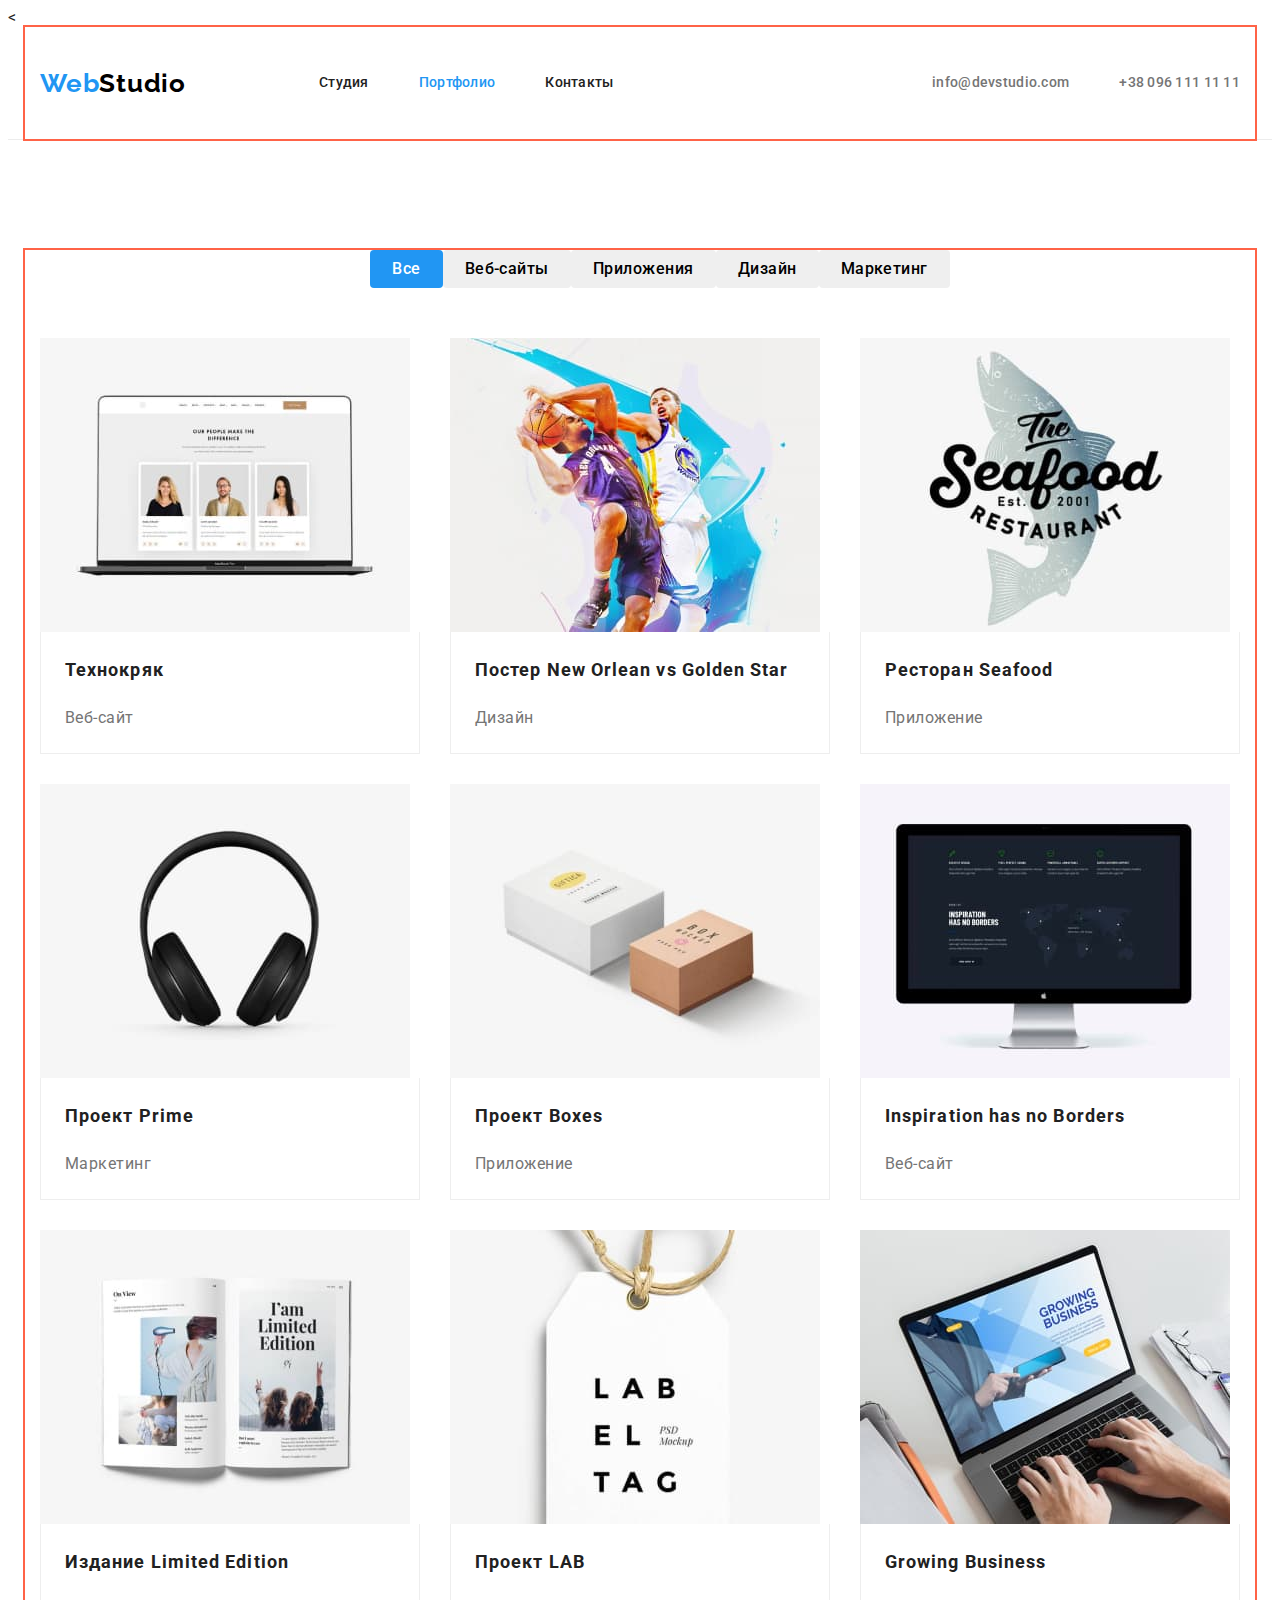
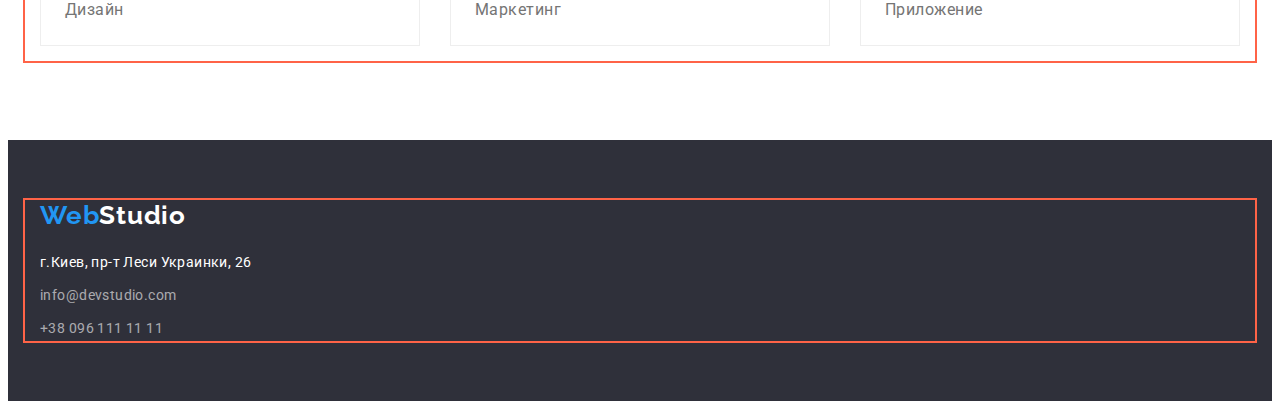
==== portfolio.html @ 07d5ec4d "Up home work" ====
<!DOCTYPE html>
<html lang="ru">
  <head>
    <meta charset="UTF-8" />
    <meta http-equiv="X-UA-Compatible" content="IE=edge" />
    <meta name="viewport" content="width=device-width, initial-scale=1.0" />
    <title>WebStudio</title>
    <!-- !Fonts -->
    <link rel="preconnect" href="https://fonts.googleapis.com">
    <link rel="preconnect" href="https://fonts.gstatic.com" crossorigin>
    <link href="https://fonts.googleapis.com/css2?family=Raleway:wght@700&family=Roboto:wght@400;500;700;900&display=swap" rel="stylesheet">
    <!-- !Modern Normalize -->
    <link rel="stylesheet" href="https://cdnjs.cloudflare.com/ajax/libs/modern-normalize/1.1.0/modern-normalize.min.css" integrity="sha512-wpPYUAdjBVSE4KJnH1VR1HeZfpl1ub8YT/NKx4PuQ5NmX2tKuGu6U/JRp5y+Y8XG2tV+wKQpNHVUX03MfMFn9Q==" crossorigin="anonymous" referrerpolicy="no-referrer" />

    
    <!-- !Стили -->
    <link rel="stylesheet" href="./css/styles.css">
  </head>

  <body class="page">
    <<!--^Шапка страницы --> 
    <header class="header" >
      <div class="container header-container">
        <a href="./index.html" class="logo-link link">Web<span class="logo-dark link">Studio</span></a>
        <nav>
          <ul class="site-nav list" > 
            <li class="header-item">
              <a href="./index.html"  class="link-nav link ">Студия</a>
            </li>
            <li class="header-item">
              <a href="./portfolio.html" class="link-nav link current">Портфолио</a>
            </li class="header-item">
            <li>
              <a href="#" class="link-nav link">Контакты</a>
            </li>
          </ul>
        </nav>
        <ul class="list-contact list">
          <li class="header-contact">
            <a href="mailto:info@devstudio.com" class="contact link ">info@devstudio.com</a>
          </li>
          <li class="header-contact">
            <a href="tel:+380961111111" class="contact link ">+38 096 111 11 11</a>
          </li>
        </ul>
      </div>
    </header>

    <main> 
      <!--^Контент-Герой-->
      <section class="section portfolio">
        <div class="container">
          <h1 class="visually-hidden">Портфолио</h1>
          <ul class="list-button list">
            <li class="filter-item"><button  class="button current" type="button">Все</button></li>
            <li class="filter-item"><button  class="button" type="button">Веб-сайты</button></li>
            <li class="filter-item"><button  class="button" type="button">Приложения</button></li>
            <li class="filter-item"><button  class="button" type="button">Дизайн</button></li>
            <li class="filter-item"><button  class="button" type="button">Маркетинг</button></li>
          </ul>
          <ul class="list-projects card-set list" >
            <li class="card-set-item" > 
              <a href="link" class="portfolio-link  link">
                <img src="./images/project1.jpg" alt="Проэкт1" width="370" />
                <div class="portfolio-wrapper">
                  <h2 class="portfolio-title">Технокряк</h2>
                  <p class="portfolio-text">Веб-сайт</p>
                </div>
              </a>
            </li> 
            <li class="card-set-item" >
              <a href="link"  class="portfolio-link link">
                <img src="./images/project2.jpg" alt="Проэкт2" width="370" />
                <div class="portfolio-wrapper">
                  <h2 class="portfolio-title">Постер New Orlean vs Golden Star</h2>
                  <p class="portfolio-text">Дизайн</p>
                </div>
              </a>
            </li>
            <li class="card-set-item" >
              <a href="link"  class="portfolio-link link">
                <img src="./images/project3.jpg" alt="Проэкт3" width="370" />
                <div class="portfolio-wrapper">
                  <h2 class="portfolio-title">Ресторан Seafood</h2>
                  <p class="portfolio-text">Приложение</p>
                </div>
              </a>
            </li>
            <li class="card-set-item" >
              <a href="link"  class="portfolio-link link">
                <img src="./images/project4.jpg" alt="Проэкт4" width="370" />
                <div class="portfolio-wrapper">
                  <h2 class="portfolio-title">Проект Prime</h2>
                  <p class="portfolio-text">Маркетинг</p>
                </div>
              </a>
            </li>
            <li class="card-set-item" >
              <a href="link"  class="portfolio-link link">
                <img src="./images/project5.jpg" alt="Проэкт5" width="370" />
                <div class="portfolio-wrapper">
                  <h2 class="portfolio-title">Проект Boxes</h2>
                  <p class="portfolio-text">Приложение</p>
                </div>
              </a>
            </li>
            <li class="card-set-item" >
              <a href="link"  class="portfolio-link link">
                <img src="./images/project6.jpg" alt="Проэкт6" width="370" />
                <div class="portfolio-wrapper">
                  <h2 class="portfolio-title">Inspiration has no Borders</h2>
                  <p class="portfolio-text">Веб-сайт</p>
                </div> 
              </a>
            </li>
            <li class="card-set-item" >
              <a href="link"  class="portfolio-link link">
                <img src="./images/project7.jpg" alt="Проэкт7" width="370" />
                <div class="portfolio-wrapper">
                  <h2 class="portfolio-title">Издание Limited Edition</h2>
                  <p class="portfolio-text">Дизайн</p>
                </div>
              </a>
            </li>
            <li class="card-set-item" >
              <a href="link"  class="portfolio-link link">
                <img src="./images/project8.jpg" alt="Проэкт8" width="370" />
                <div class="portfolio-wrapper">
                  <h2 class="portfolio-title">Проект LAB</h2>
                  <p class="portfolio-text">Маркетинг</p>
                </div>
              </a>
            </li>
            <li class="card-set-item" >
              <a href="link"  class="portfolio-link link">
                <img src="./images/project9.jpg" alt="Проэкт9" width="370" />
                <div class="portfolio-wrapper">
                  <h2 class="portfolio-title">Growing Business</h2>
                  <p class="portfolio-text">Приложение</p>
                </div>
              </a>
            </li>
          </ul>
        </div>
      </section>
    </main>
  <!--^Подвал-->
  <footer class="footer-content">
    <div class="container">
      <a href="index.html" class="logo-link link">Web<span class="logo-light link">Studio</span></a>
        <address class="footer-address">
        <ul class="list-address list">
          <li class="footer-item">
            <a href="https://goo.gl/maps/UcBDpjbboQ9RmnYD9" class="footer-address-link link"
            target="_blank"
            rel="noopener noindex nofollow"
              >г.Киев, пр-т Леси Украинки, 26</a>
          </li>
          <li class="footer-item"><a href="mailto:info@devstudio.com"  class="footer-link link">info@devstudio.com</a></li>
          <li class="footer-item"><a href="tel:+380961111111" class="footer-link link">+38 096 111 11 11</a></li>
        </ul>
      </address>
    </div> 
  </footer>
  </body>
</html>
---- css/styles.css ----
/* основной цвет текста  #212121;*/
/* вторичный цвет текста #757575 */
/* акцент #2196F3; */
/* цвет фона #FFFFFF */
/* вторичный цвет фона #F5F4FA  */

:root{
    --primacy-text-color:#212121;
    --title-text-color:#212121;
    --third-background-color:#2F303A;
    --accent-color:#2196F3;
    --item-text-color:#757575;
    --background-color:#ffffff;
    --secondary-background-color:#f5f4fa;
    --hero-title-color:#ffffff;

    /* &----Card-set------ */
    --item: 3;
    --indent: 30px;
}
 



.page{
    font-family: 'Roboto', sans-serif;
    color: #212121;
}

/* &------- Reset---------- */
h1,
h2,
h3,
h4,
h5,
h6,
p{
    margin-top: 0;
}
p:last-child{
    margin: 0;
}
img{
    display: block;
}


.link{
    text-decoration: none;
    margin: 0;
    padding: 0;
}

.list{
    list-style: none;
    color: currentColor;
}
/* &------- Container-------- */
.container{
    outline: 2px solid tomato;
    

    width: 1200px;
    padding-left: 15px;
    padding-right: 15px;
    margin-left: auto;
    margin-right: auto;

}
/* & сетка flex */
.card-set{
    display: flex;
    flex-wrap: wrap;

    margin: calc(-1 * var(--indent) / 2);
    padding: 0;
    
    
}
.card-set-item{
    flex-basis: calc((100% - var(--indent) * var(--item)) / var(--item));
    
    margin: calc(var(--indent) / 2);
}


/* ^-----------Header--------- */


.header{
    background-color: var(--background-color);
    border-bottom: 1px solid #ECECEC;
}

.header-container{
    display: flex;
    align-items: center;
    
}

.logo-link{
    display: block;
    color: #2196F3;
    font-family: 'Raleway', sans-serif;
    font-weight: 700;
    font-size: 26px;
    line-height: 1.19;
    letter-spacing: 0.03em;

    margin-right: 93px;
    
}


.logo-dark{
    color: #000000;
    
}
.logo-light{
    color:  #FFFFFF;
    
}

/* *----site nav------ */
.site-nav {
    display: flex;
}

.header-item{
    margin-right: 50px;
}
.header-item:last-child{
    margin: 0;
}

.link-nav.current{
    color: var(--accent-color);
}



.link-nav {
    display: block;
    padding-top: 32px;
    padding-bottom: 32px;
    

    
    font-weight: 500;
    font-size: 14px;
    line-height: 1.14;
    letter-spacing: 0.02em;
    color: var(--primacy-text-color);
}


.link-nav:focus,
.link-nav:hover{
    color: var(--accent-color)

}

    

.list-contact{
    display: flex;
    margin-left:auto ;
}


.header-contact:not(:last-child){
    margin-right: 50px;
}
.contact {
    display: block;
    padding-top: 32px;
    padding-bottom: 32px;
    
    font-weight: 500;
    font-size: 14px;
    line-height: 1.14;
    letter-spacing: 0.02em;
    
    color: var(--item-text-color);
}


.contact:focus,
.contact:hover{
    color: var(--accent-color)
}


/* ^------hero------- */
.hero{
    padding-top: 200px;
    padding-bottom: 200px;
    background-color:var(--third-background-color);
}

.hero-title{
    width: 696px;
    margin-right: auto;
    margin-left: auto;
    margin-bottom: 30px;

    font-weight: 900;
    font-size: 44px;
    line-height: 1.36;
    text-align: center;
    letter-spacing: 0.06em;
    text-transform: uppercase;
    color: var(--hero-title-color);
    
}
.hero-btn{
    display: block;
    margin-left: auto;
    margin-right: auto;
    padding: 10px 32px;

    font-family: inherit;
    font-weight: 700;
    font-size: 16px;
    line-height: 1.88;
    letter-spacing: 0.06em;

    color: var(--background-color);
    background-color: var(--accent-color);
    cursor: pointer;
    box-shadow: 0px 4px 4px rgba(0, 0, 0, 0.15);
    border-radius: 4px;
    border: none;
    
}
.hero-btn:hover,
.hero-btn:focus {
    background-color: #188CE8;
}


/* *All section */
.section{
    padding-top: 94px;
    padding-bottom: 94px;

}
.section-title{
    font-weight: 700;
    font-size: 36px;
    line-height: 1.16;
    text-align: center;
    letter-spacing: 0.03em;
    color: var(--title-text-color)
}
/* ^----------features--------- */
.section-features{
    padding-bottom: 47px;
}


.visually-hidden { 
position: absolute; 
width: 1px; 
height: 1px; 
margin: -1px; 
border: 0; 
padding: 0; 
white-space: nowrap; 
clip-path: inset(100%); 
clip: rect(0 0 0 0); 
overflow: hidden; 
} 
.features-list{
    /* ^Количество элементов в ряд */
    --item: 4;
}




.features-list .title{
    font-weight: 700;
    font-size: 14px;
    line-height: 1.14;
    letter-spacing: 0.03em;
    text-transform: uppercase;
    color: var(--title-text-color)
}
.features-list .text{
    font-size: 14px;
    line-height: 1.71;
    letter-spacing: 0.03em;
    color: var(--item-text-color);
}
/*^----------- Work--------- */
.section-work{
    padding-top: 47px;
}



/* ^-----------team--------- */
.section-team{
    background-color: var(--secondary-background-color);
}

.team-list{
    --item: 4;
}
.team-list .title{
    font-weight: 500;
    font-size: 16px;
    line-height: 1.19;
    text-align: center;
    letter-spacing: 0.03em;
    color: var(--title-text-color);
}
.team-list .text{
    font-size: 16px;
    line-height: 1.19;
    text-align: center;
    letter-spacing: 0.03em;
    color: var(--item-text-color);
}
/*^------------ footer----------- */
.footer-content{
    background-color:var(--third-background-color);
    padding-top: 60px;
    padding-bottom: 60px;
}

.footer-address{
    font-style: normal;
    margin-top: 20px;
}
.list-address{
    padding: 0;
    margin-bottom: 0;
}

.footer-item:not(:last-child){
    margin-bottom: 9px;

} 

.footer-address-link {
    
    font-size: 14px;
    line-height: 1.71;
    letter-spacing: 0.03em;
    color: var(--hero-title-color);
}
.footer-link{
    
    font-size: 14px;
    line-height: 1.71;
    letter-spacing: 0.03em;
    color: rgba(255, 255, 255, 0.6);
    }
.footer-link:focus,
.footer-link:hover{
    color: var(--accent-color);
}


/* ^--------Portfolio-------- */
.portfolio{
    background-color: var(--background-color)
}

.list-button{
    display: flex;
    justify-content: center;
    margin-bottom: 50px;
}
.filter-item :not(:last-child){
    margin-right: 8px;
}


.button{
    padding: 6px 22px;
    font-family: inherit;
    font-weight: 500;
    font-size: 16px;
    line-height: 1.62;
    letter-spacing: 0.03em;
    cursor: pointer;
    border: none;
    border-radius: 4px;

}
.button:hover,
.button:focus{
    color: var(--hero-title-color);
    background-color: var(--accent-color);
}

.button.current{
    color: var(--hero-title-color);
    background-color: var(--accent-color);
}

.portfolio-wrapper{
    padding: 20px 24px;
    border: 1px solid #eeeeee;
    border-top: none;
}


.portfolio-title {
    
    font-weight: 700;
    font-size: 18px;
    line-height: 2;
    letter-spacing: 0.06em;
    color: var(--title-text-color);
}


.portfolio-text{
    font-size: 16px;
    line-height: 1.88;
    letter-spacing: 0.03em;
    color: var(--item-text-color);

}
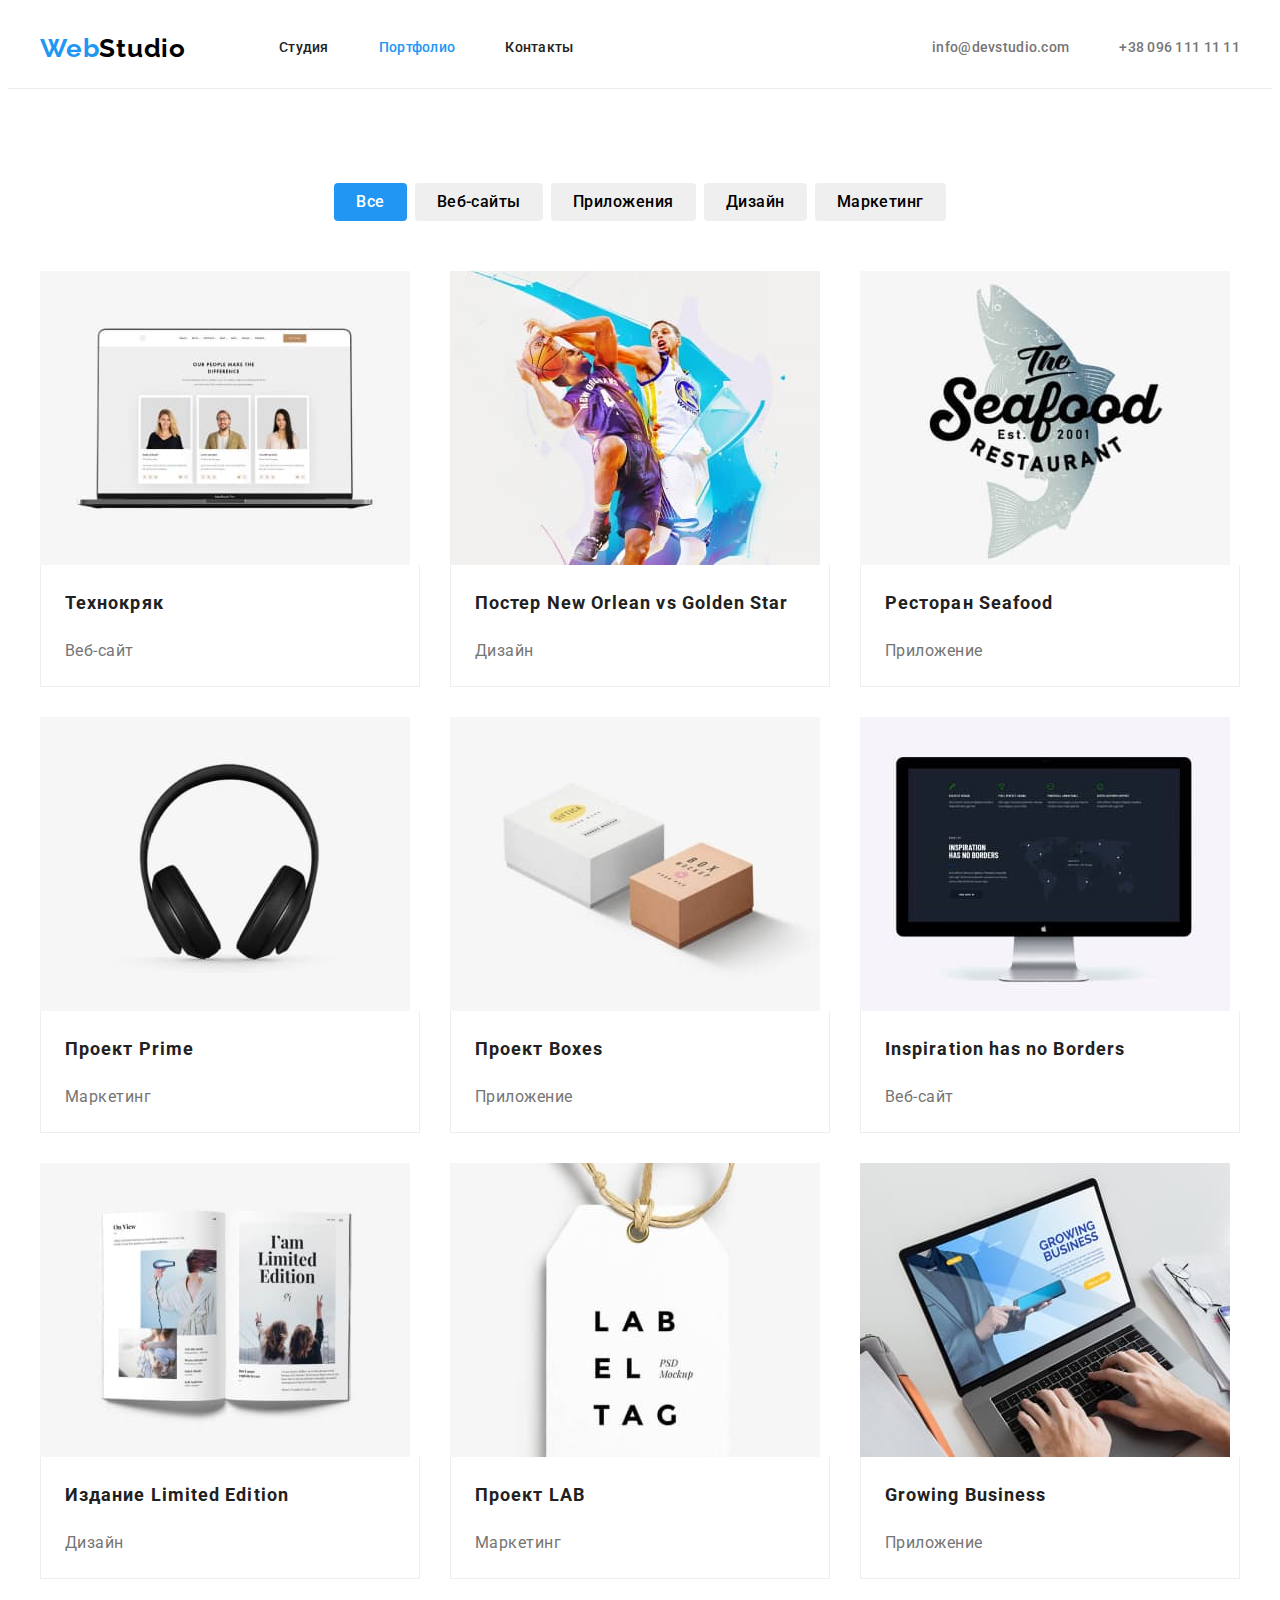
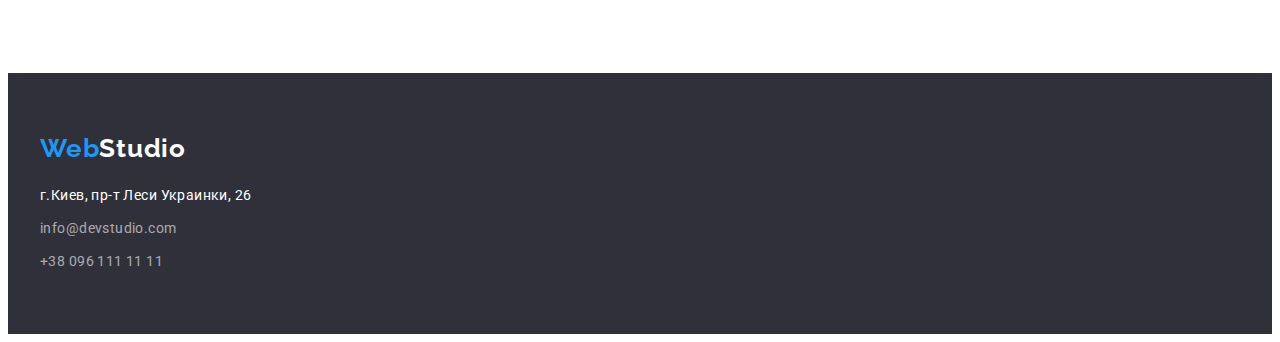
==== commit 005a082c: "Fix" ====
--- a/portfolio.html
+++ b/portfolio.html
@@ -18,10 +18,10 @@
   </head>
 
   <body class="page">
-    <<!--^Шапка страницы --> 
+    <!--^Шапка страницы --> 
     <header class="header" >
       <div class="container header-container">
-        <a href="./index.html" class="logo-link link">Web<span class="logo-dark link">Studio</span></a>
+        <a href="./index.html" class="logo-link header-logo link">Web<span class="logo-dark link">Studio</span></a>
         <nav>
           <ul class="site-nav list" > 
             <li class="header-item">
--- a/css/styles.css
+++ b/css/styles.css
@@ -47,17 +47,18 @@
 
 .link{
     text-decoration: none;
+    color: currentColor;
+}
+
+.list{
+    list-style: none;
+    
     margin: 0;
     padding: 0;
 }
-
-.list{
-    list-style: none;
-    color: currentColor;
-}
 /* &------- Container-------- */
 .container{
-    outline: 2px solid tomato;
+    /* outline: 2px solid tomato; */
     
 
     width: 1200px;
@@ -73,7 +74,7 @@
     flex-wrap: wrap;
 
     margin: calc(-1 * var(--indent) / 2);
-    padding: 0;
+    
     
     
 }
@@ -88,7 +89,7 @@
 
 
 .header{
-    background-color: var(--background-color);
+    
     border-bottom: 1px solid #ECECEC;
 }
 
@@ -107,8 +108,11 @@
     line-height: 1.19;
     letter-spacing: 0.03em;
 
+    
+    
+}
+.header-logo{
     margin-right: 93px;
-    
 }
 
 
@@ -246,6 +250,7 @@
 
 }
 .section-title{
+    margin-bottom: 50px;
     font-weight: 700;
     font-size: 36px;
     line-height: 1.16;
@@ -280,6 +285,7 @@
 
 
 .features-list .title{
+    margin-bottom: 10px;
     font-weight: 700;
     font-size: 14px;
     line-height: 1.14;
@@ -307,6 +313,17 @@
 
 .team-list{
     --item: 4;
+}
+.team-item{
+    background: #FFFFFF;
+    box-shadow: 0px 1px 3px rgba(0, 0, 0, 0.12), 0px 1px 1px rgba(0, 0, 0, 0.14), 0px 2px 1px rgba(0, 0, 0, 0.2);
+    border-radius: 0px 0px 4px 4px;
+}
+
+.team-wrapper{
+    padding: 30px 5px;
+    
+    
 }
 .team-list .title{
     font-weight: 500;
@@ -330,14 +347,12 @@
     padding-bottom: 60px;
 }
 
+
 .footer-address{
     font-style: normal;
     margin-top: 20px;
 }
-.list-address{
-    padding: 0;
-    margin-bottom: 0;
-}
+
 
 .footer-item:not(:last-child){
     margin-bottom: 9px;
@@ -374,10 +389,12 @@
     justify-content: center;
     margin-bottom: 50px;
 }
-.filter-item :not(:last-child){
+.filter-item{
     margin-right: 8px;
 }
-
+.filter-item:last-child{
+    margin-right: 0;
+}
 
 .button{
     padding: 6px 22px;
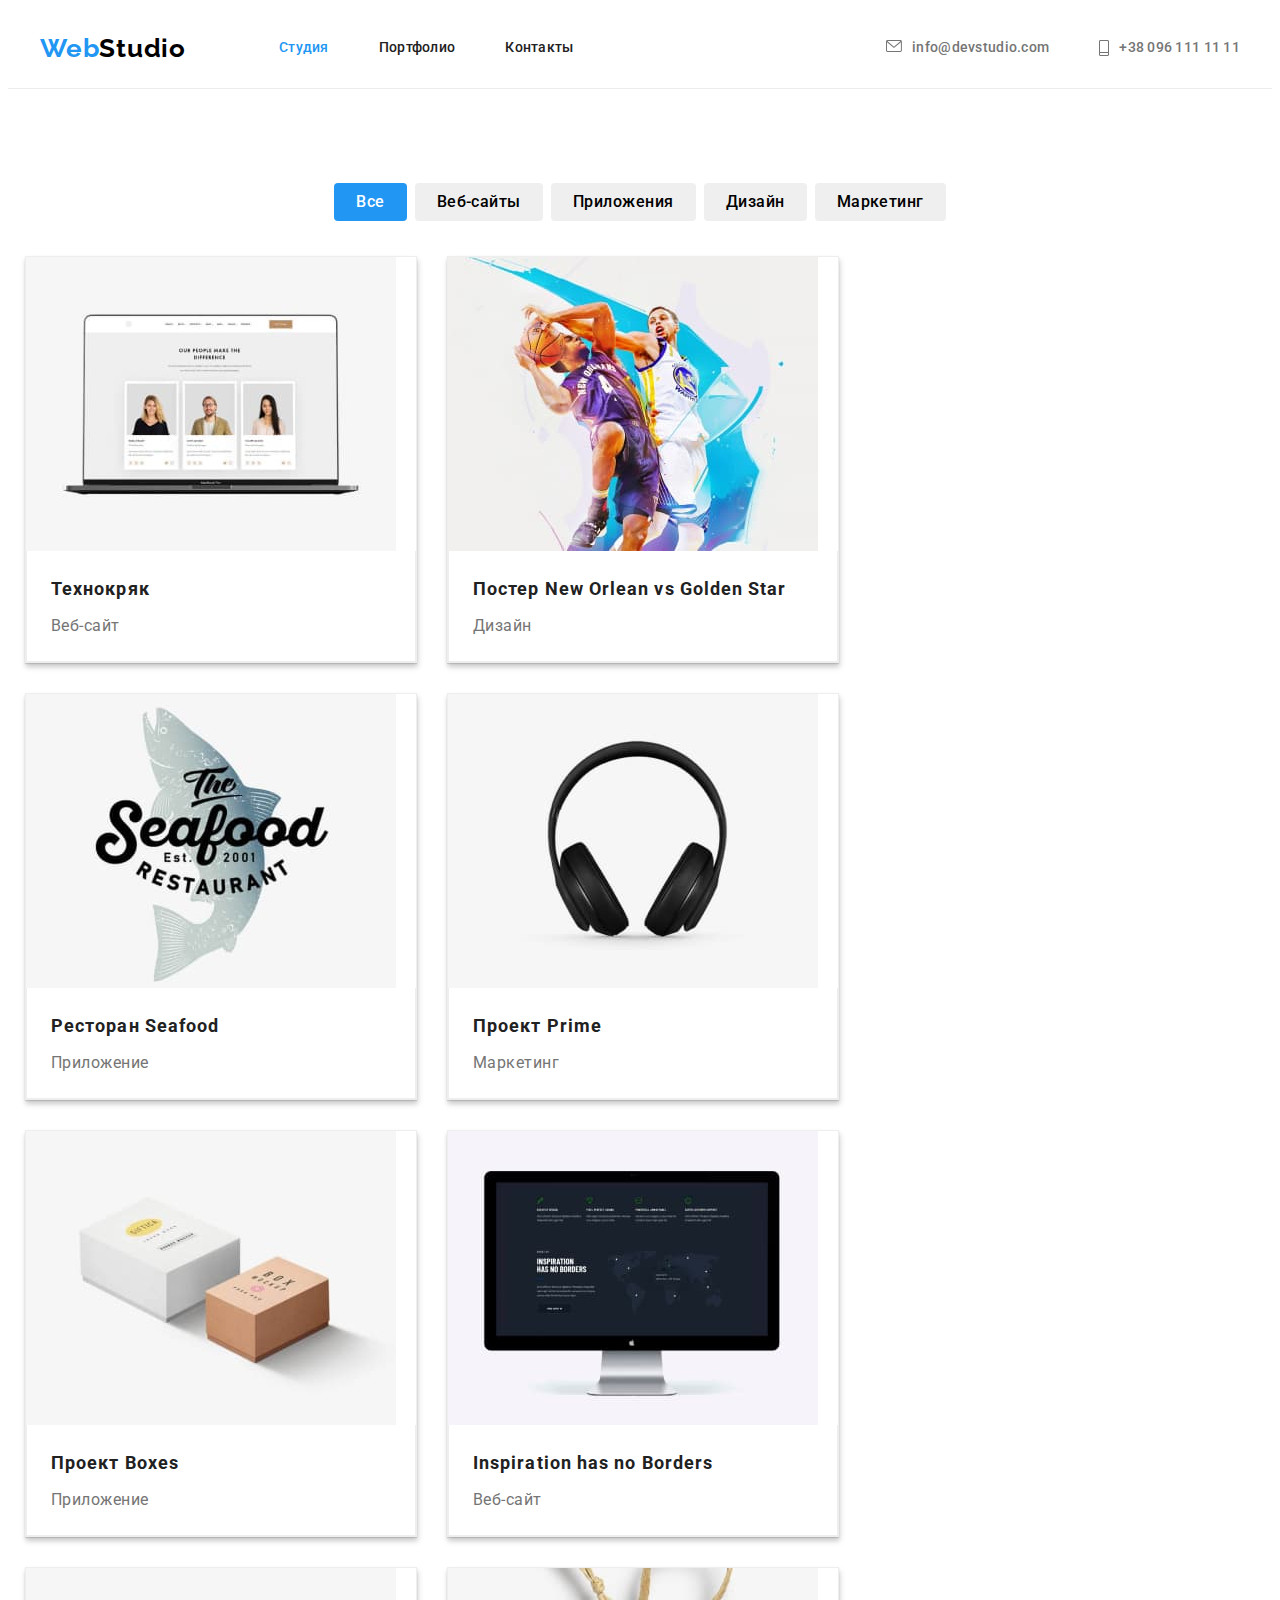
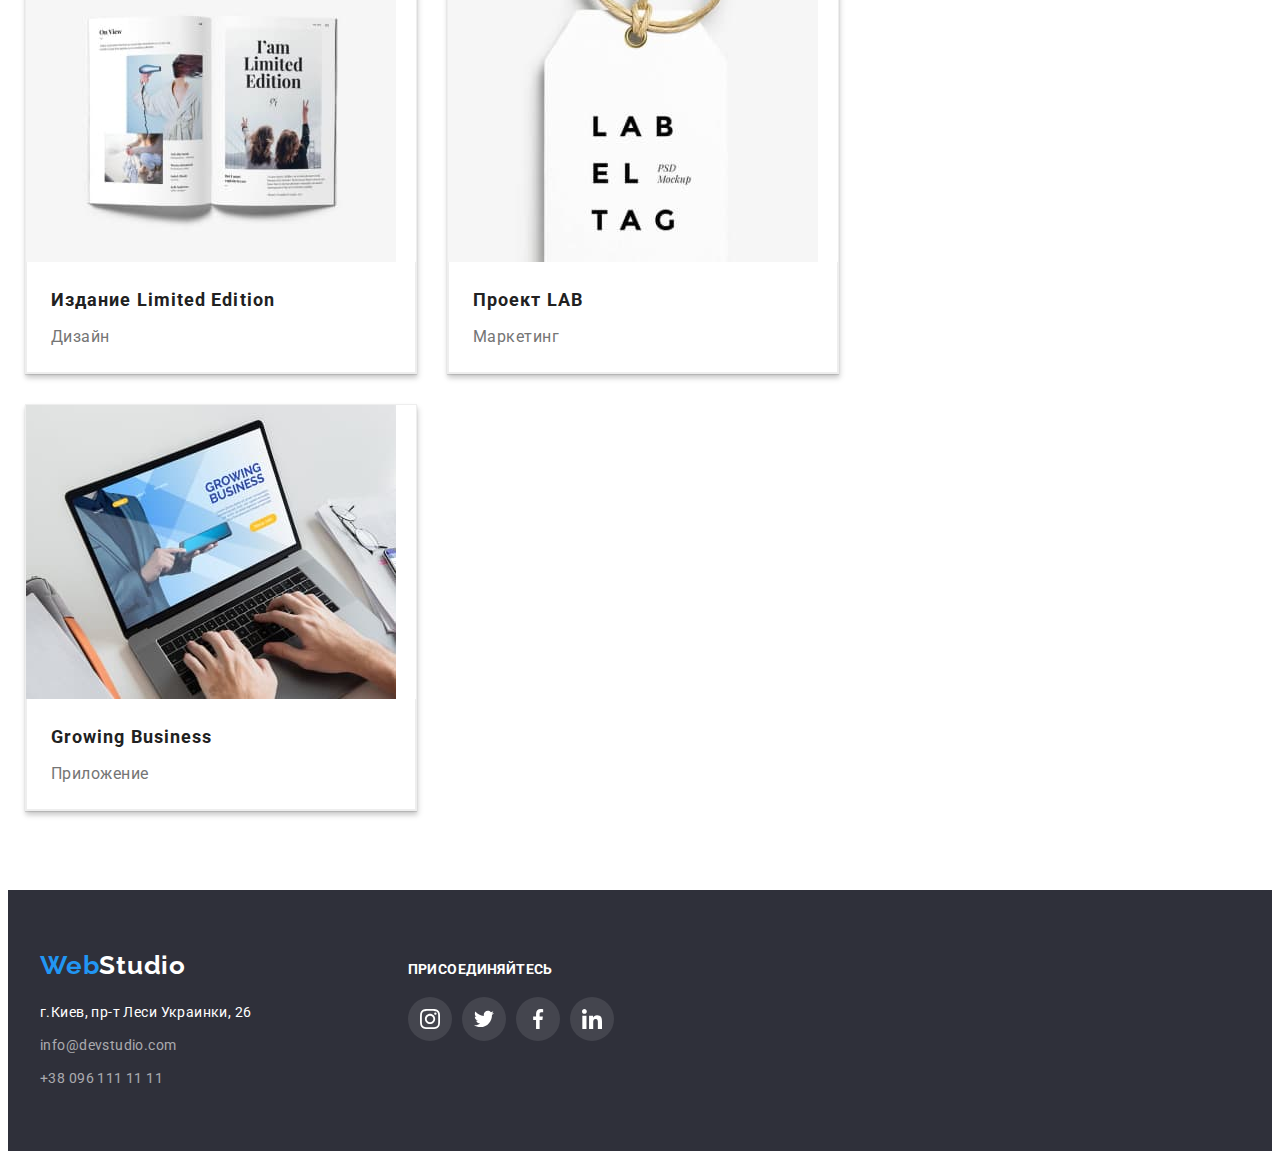
==== commit 125c8008: "Footer" ====
--- a/portfolio.html
+++ b/portfolio.html
@@ -25,22 +25,29 @@
         <nav>
           <ul class="site-nav list" > 
             <li class="header-item">
-              <a href="./index.html"  class="link-nav link ">Студия</a>
+              <a href="./index.html"  class="link-nav link current">Студия</a>
             </li>
             <li class="header-item">
-              <a href="./portfolio.html" class="link-nav link current">Портфолио</a>
-            </li class="header-item">
-            <li>
+              <a href="./portfolio.html" class="link-nav link">Портфолио</a>
+            </li>
+            <li class="header-item">
               <a href="#" class="link-nav link">Контакты</a>
             </li>
           </ul>
         </nav>
         <ul class="list-contact list">
           <li class="header-contact">
-            <a href="mailto:info@devstudio.com" class="contact link ">info@devstudio.com</a>
+            <a href="mailto:info@devstudio.com" class="contact link ">
+              <svg class="contact-icon link" width="16" height="12">
+              <use href="./images/icons.svg#icon-message"></use>
+              </svg>info@devstudio.com</a>
           </li>
           <li class="header-contact">
-            <a href="tel:+380961111111" class="contact link ">+38 096 111 11 11</a>
+            <a href="tel:+380961111111" class="contact link ">
+              <svg class="contact-icon link" width="10" height="16">
+              <use href="./images/icons.svg#icon-phone">
+              </use>
+              </svg>+38 096 111 11 11</a>
           </li>
         </ul>
       </div>
@@ -59,7 +66,7 @@
             <li class="filter-item"><button  class="button" type="button">Маркетинг</button></li>
           </ul>
           <ul class="list-projects card-set list" >
-            <li class="card-set-item" > 
+            <li class="card-set-item gallery" > 
               <a href="link" class="portfolio-link  link">
                 <img src="./images/project1.jpg" alt="Проэкт1" width="370" />
                 <div class="portfolio-wrapper">
@@ -68,7 +75,7 @@
                 </div>
               </a>
             </li> 
-            <li class="card-set-item" >
+            <li class="card-set-item gallery" >
               <a href="link"  class="portfolio-link link">
                 <img src="./images/project2.jpg" alt="Проэкт2" width="370" />
                 <div class="portfolio-wrapper">
@@ -77,7 +84,7 @@
                 </div>
               </a>
             </li>
-            <li class="card-set-item" >
+            <li class="card-set-item gallery" >
               <a href="link"  class="portfolio-link link">
                 <img src="./images/project3.jpg" alt="Проэкт3" width="370" />
                 <div class="portfolio-wrapper">
@@ -86,7 +93,7 @@
                 </div>
               </a>
             </li>
-            <li class="card-set-item" >
+            <li class="card-set-item gallery" >
               <a href="link"  class="portfolio-link link">
                 <img src="./images/project4.jpg" alt="Проэкт4" width="370" />
                 <div class="portfolio-wrapper">
@@ -95,7 +102,7 @@
                 </div>
               </a>
             </li>
-            <li class="card-set-item" >
+            <li class="card-set-item gallery" >
               <a href="link"  class="portfolio-link link">
                 <img src="./images/project5.jpg" alt="Проэкт5" width="370" />
                 <div class="portfolio-wrapper">
@@ -104,7 +111,7 @@
                 </div>
               </a>
             </li>
-            <li class="card-set-item" >
+            <li class="card-set-item gallery" >
               <a href="link"  class="portfolio-link link">
                 <img src="./images/project6.jpg" alt="Проэкт6" width="370" />
                 <div class="portfolio-wrapper">
@@ -113,7 +120,7 @@
                 </div> 
               </a>
             </li>
-            <li class="card-set-item" >
+            <li class="card-set-item gallery" >
               <a href="link"  class="portfolio-link link">
                 <img src="./images/project7.jpg" alt="Проэкт7" width="370" />
                 <div class="portfolio-wrapper">
@@ -122,7 +129,7 @@
                 </div>
               </a>
             </li>
-            <li class="card-set-item" >
+            <li class="card-set-item gallery" >
               <a href="link"  class="portfolio-link link">
                 <img src="./images/project8.jpg" alt="Проэкт8" width="370" />
                 <div class="portfolio-wrapper">
@@ -131,7 +138,7 @@
                 </div>
               </a>
             </li>
-            <li class="card-set-item" >
+            <li class="card-set-item gallery" >
               <a href="link"  class="portfolio-link link">
                 <img src="./images/project9.jpg" alt="Проэкт9" width="370" />
                 <div class="portfolio-wrapper">
@@ -146,20 +153,56 @@
     </main>
   <!--^Подвал-->
   <footer class="footer-content">
-    <div class="container">
-      <a href="index.html" class="logo-link link">Web<span class="logo-light link">Studio</span></a>
-        <address class="footer-address">
-        <ul class="list-address list">
-          <li class="footer-item">
-            <a href="https://goo.gl/maps/UcBDpjbboQ9RmnYD9" class="footer-address-link link"
-            target="_blank"
-            rel="noopener noindex nofollow"
-              >г.Киев, пр-т Леси Украинки, 26</a>
-          </li>
-          <li class="footer-item"><a href="mailto:info@devstudio.com"  class="footer-link link">info@devstudio.com</a></li>
-          <li class="footer-item"><a href="tel:+380961111111" class="footer-link link">+38 096 111 11 11</a></li>
-        </ul>
-      </address>
+    <div class="content container">
+      <div class="footer-nav">
+        <a href="index.html" class="logo-link link">Web<span class="logo-light link">Studio</span></a>
+          <address class="footer-address">
+            <ul class="list-address list">
+              <li class="footer-item">
+                <a href="https://goo.gl/maps/UcBDpjbboQ9RmnYD9" class="footer-address-link link"
+                target="_blank"
+                rel="noopener noindex nofollow"
+                  >г.Киев, пр-т Леси Украинки, 26</a>
+              </li>
+              <li class="footer-item"><a href="mailto:info@devstudio.com"  class="footer-link link">info@devstudio.com</a></li>
+              <li class="footer-item"><a href="tel:+380961111111" class="footer-link link">+38 096 111 11 11</a></li>
+            </ul>
+          </address>
+      </div>
+      <div class="footer-join">
+        <h4 class="footer-join-title">ПРИСОЕДИНЯЙТЕСЬ</h4>
+          <ul class="footer-join-list list">
+            <li class="footer-join-item">
+              <a href="" class="footer-join-link link">
+                <svg class="footer-join-icon" width="20" height="20">
+                  <use href="./images/icons.svg#icon-instagram"></use>
+                </svg>
+              </a>
+            </li>
+            <li class="footer-join-item">
+              <a href="" class="footer-join-link link">
+                <svg class="footer-join-icon" width="20" height="20">
+                  <use href="./images/icons.svg#icon-twitter"></use>
+                </svg>
+              </a>
+            </li>
+            <li class="footer-join-item">
+              <a href="" class="footer-join-link link">
+                <svg class="footer-join-icon" width="20" height="20">
+                  <use href="./images/icons.svg#icon-facebook"></use>
+                </svg>
+              </a>
+            </li>
+            <li class="footer-join-item">
+              <a href="" class="footer-join-link link">
+                <svg class="footer-join-icon" width="20" height="20">
+                  <use href="./images/icons.svg#icon-linkedin"></use>
+                </svg>
+              </a>
+            </li>
+          </ul>
+        
+      </div>
     </div> 
   </footer>
   </body>
--- a/css/styles.css
+++ b/css/styles.css
@@ -73,7 +73,7 @@
     display: flex;
     flex-wrap: wrap;
 
-    margin: calc(-1 * var(--indent) / 2);
+    margin: calc(-1 * var(--indent) / 1);
     
     
     
@@ -176,9 +176,10 @@
     margin-right: 50px;
 }
 .contact {
-    display: block;
+    display: flex;
     padding-top: 32px;
     padding-bottom: 32px;
+    
     
     font-weight: 500;
     font-size: 14px;
@@ -194,12 +195,25 @@
     color: var(--accent-color)
 }
 
+.contact-icon{
+    margin-right: 10px;
+    fill: currentColor;
+}
+.contact .contact-icon:hover,
+.contact .contact-icon:focus{
+    fill: var(--accent-color);
+}
 
 /* ^------hero------- */
 .hero{
+    background-image: linear-gradient( rgba(47, 48, 58, 0.4), rgba(47, 48, 58, 0.4)), url(../images/Hero.jpg);
+    background-repeat: no-repeat;
+    background-position: center ;
+    
+    
     padding-top: 200px;
     padding-bottom: 200px;
-    background-color:var(--third-background-color);
+    
 }
 
 .hero-title{
@@ -282,9 +296,22 @@
 }
 
 
+.features-wrapper-icon{
+    
+    width: 270px;
+    height: 120px;
+    background: #F5F4FA;
+    border-radius: 4px;
+}
+.features-icon{
+    
+    margin: 25px 100px;
+}
+
 
 
 .features-list .title{
+    margin-top: 30px;
     margin-bottom: 10px;
     font-weight: 700;
     font-size: 14px;
@@ -339,12 +366,109 @@
     text-align: center;
     letter-spacing: 0.03em;
     color: var(--item-text-color);
-}
+    margin-bottom: 16px;
+
+}
+.masters-list{
+    display: flex;
+    justify-content: center;
+    align-items: center;
+
+}
+
+.masters-item{
+    width: 44px;
+    height: 44px;
+    margin-left: 10px;
+
+}
+.masters-item:first-child{
+    margin-left: 0;
+}
+.masters-link{
+    display: flex;
+    align-items: center;
+    justify-content: center;
+    width: 100%;
+    height: 100%;
+    border-radius: 50%;
+    
+}
+
+.masters-icon{
+    fill: #AFB1B8;
+}
+.masters-link:hover,
+.masters-link:focus{
+    background-color: var(--accent-color);
+}
+.masters-link:hover .masters-icon,
+.masters-link:focus .masters-icon{
+    fill: var(--background-color);
+}
+
+/*^---------------Clients----------- */
+
+
+
+.clients-list{
+    display: flex;
+    justify-content: center;
+}
+.clients-item{
+    margin-right: 30px;
+    margin-top: 50px;
+    
+}
+.clients-item:last-child{
+    margin-right: 0;
+
+}
+.clients-link{
+    display: flex;
+    justify-content: center;
+    align-items: center;
+    width: 170px;
+    height: 92px;
+    border: 1px solid #AFB1B8;
+    border-radius: 4px;
+    color: #AFB1B8;
+    
+}
+
+
+.clients-icon{
+    width: 106px;
+    height: 60px;
+    margin: 16px 32px;
+    
+    fill:#AFB1B8;
+    
+}
+.clients-link:hover,
+.clients-link:focus {
+    border-color: var(--accent-color);
+}
+
+.clients-link .clients-icon:hover,
+.clients-link .clients-icon:focus{
+    fill: var(--accent-color);
+}
+
 /*^------------ footer----------- */
+
+
+
+.content{
+    display: flex;
+    align-items: baseline;
+}
 .footer-content{
+    
     background-color:var(--third-background-color);
     padding-top: 60px;
     padding-bottom: 60px;
+    /* margin-top: 94px; */
 }
 
 
@@ -378,6 +502,66 @@
     color: var(--accent-color);
 }
 
+.footer-join{
+    margin-left: 156px;
+    
+    
+}
+
+.footer-join-title{
+    font-family: 'Roboto';
+    font-style: normal;
+    font-weight: 700;
+    font-size: 14px;
+    line-height: 16px;
+    letter-spacing: 0.03em;
+    text-transform: uppercase;
+    color: #FFFFFF;
+    margin-bottom: 20px;
+    
+    
+    
+    
+}
+
+.footer-join-list{
+    display: flex;
+
+}
+
+.footer-join-item{
+    width: 44px;
+    height: 44px;
+    margin-left: 10px;
+    background: rgba(255, 255, 255, 0.1);
+    border-radius: 50%;
+
+}
+.footer-join-item:first-child{
+    margin-left: 0;
+}
+.footer-join-link{
+    display: flex;
+    align-items: center;
+    justify-content: center;
+    width: 100%;
+    height: 100%;
+    border-radius: 50%;
+    
+}
+
+.footer-join-icon{
+    
+    fill: #FFFFFF;
+}
+.footer-join-link:hover,
+.footer-join-link:focus{
+    background-color: var(--accent-color);
+}
+.footer-join-link:hover .footer-join-icon,
+.footer-join-link:focus .footer-join-icon{
+    fill: var(--background-color);
+}
 
 /* ^--------Portfolio-------- */
 .portfolio{
@@ -419,6 +603,15 @@
     background-color: var(--accent-color);
 }
 
+
+.gallery{
+    background: #FFFFFF;
+    border: 1px solid #EEEEEE;
+    box-shadow: 0px 1px 1px rgba(0, 0, 0, 0.12), 0px 4px 4px rgba(0, 0, 0, 0.06), 1px 4px 6px rgba(0, 0, 0, 0.16);
+    
+    
+}
+
 .portfolio-wrapper{
     padding: 20px 24px;
     border: 1px solid #eeeeee;
@@ -433,6 +626,7 @@
     line-height: 2;
     letter-spacing: 0.06em;
     color: var(--title-text-color);
+    margin-bottom: 4px;
 }
 
 
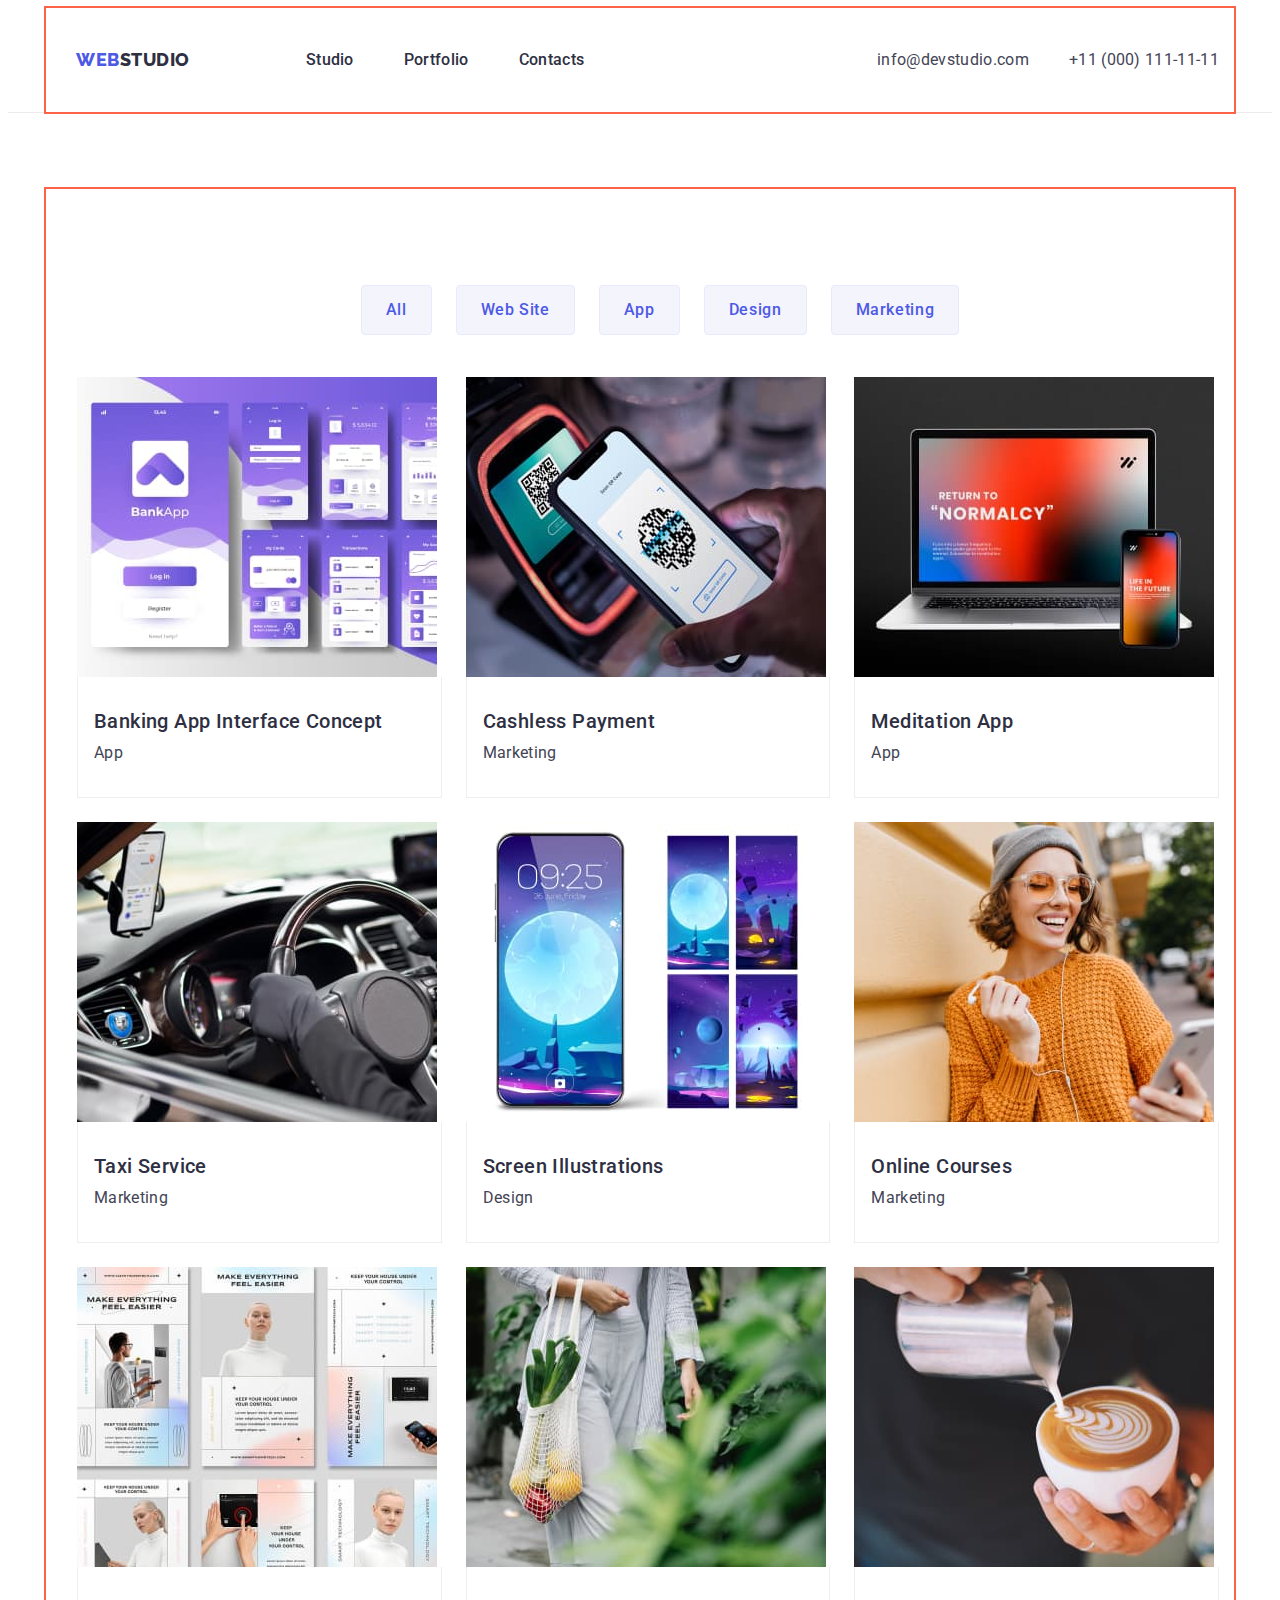
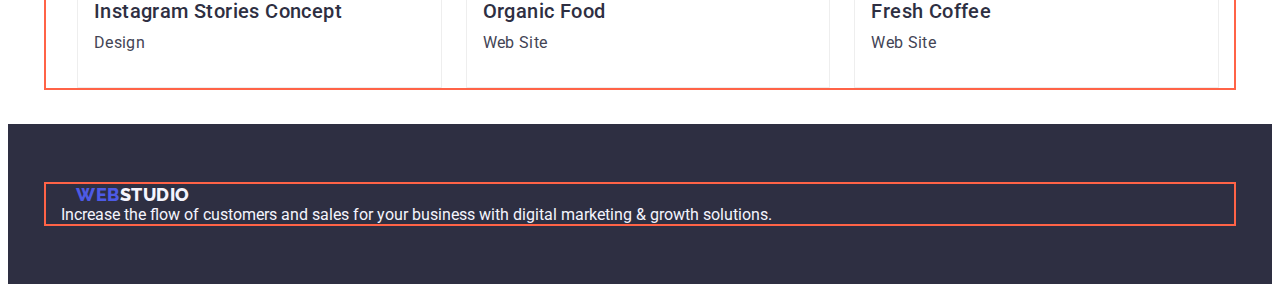
==== commit 9ab88a07: "homework3" ====
--- a/portfolio.html
+++ b/portfolio.html
@@ -17,39 +17,25 @@
     <link rel="stylesheet" href="./css/styles.css">
   </head>
 
-  <body class="page">
+  <body class="body">
     <!--^Шапка страницы --> 
-    <header class="header" >
+    <header class="header">
       <div class="container header-container">
-        <a href="./index.html" class="logo-link header-logo link">Web<span class="logo-dark link">Studio</span></a>
-        <nav>
-          <ul class="site-nav list" > 
-            <li class="header-item">
-              <a href="./index.html"  class="link-nav link current">Студия</a>
-            </li>
-            <li class="header-item">
-              <a href="./portfolio.html" class="link-nav link">Портфолио</a>
-            </li>
-            <li class="header-item">
-              <a href="#" class="link-nav link">Контакты</a>
-            </li>
+        <nav class="header-navigation">
+          <a href="./index.html" class="logo-link link">Web<span class="logo-dark link">Studio</span></a>
+          <ul class="site-nav list">
+            <li class="header-item"><a href="./index.html" class="link-nav link ">Studio</a></li>
+            <li class="header-item"><a href="./portfolio.html" class="link-nav link ">Portfolio</a></li>
+            <li class="header-item"><a href="" class="link-nav link">Contacts</a></li>
           </ul>
         </nav>
-        <ul class="list-contact list">
-          <li class="header-contact">
-            <a href="mailto:info@devstudio.com" class="contact link ">
-              <svg class="contact-icon link" width="16" height="12">
-              <use href="./images/icons.svg#icon-message"></use>
-              </svg>info@devstudio.com</a>
-          </li>
-          <li class="header-contact">
-            <a href="tel:+380961111111" class="contact link ">
-              <svg class="contact-icon link" width="10" height="16">
-              <use href="./images/icons.svg#icon-phone">
-              </use>
-              </svg>+38 096 111 11 11</a>
-          </li>
-        </ul>
+        <address class="header-address">
+          <ul class="list-contact list">
+            <li class="header-contact"><a href="mailto:info@devstudio.com" class="contacts link ">info@devstudio.com</a>
+            </li>
+            <li class="header-contact"><a href="tel:+110001111111" class="contacts link ">+11 (000) 111-11-11</a></li>
+          </ul>
+        </address>
       </div>
     </header>
 
@@ -59,91 +45,91 @@
         <div class="container">
           <h1 class="visually-hidden">Портфолио</h1>
           <ul class="list-button list">
-            <li class="filter-item"><button  class="button current" type="button">Все</button></li>
-            <li class="filter-item"><button  class="button" type="button">Веб-сайты</button></li>
-            <li class="filter-item"><button  class="button" type="button">Приложения</button></li>
-            <li class="filter-item"><button  class="button" type="button">Дизайн</button></li>
-            <li class="filter-item"><button  class="button" type="button">Маркетинг</button></li>
+            <li class="filter-item"><button type="button" class="button">All</button></li>
+            <li class="filter-item"><button type="button" class="button">Web Site</button></li>
+            <li class="filter-item"><button type="button" class="button">App</button></li>
+            <li class="filter-item"><button type="button" class="button">Design</button></li>
+            <li class="filter-item"><button type="button" class="button">Marketing</button></li>
           </ul>
-          <ul class="list-projects card-set list" >
-            <li class="card-set-item gallery" > 
+          <ul class="list-projects card-set list">
+            <li class="card-set-item">
               <a href="link" class="portfolio-link  link">
-                <img src="./images/project1.jpg" alt="Проэкт1" width="370" />
+                <img src="./images/project1.jpg" alt="Проэкт1" width="360" />
                 <div class="portfolio-wrapper">
-                  <h2 class="portfolio-title">Технокряк</h2>
-                  <p class="portfolio-text">Веб-сайт</p>
+                  <h2 class="title">Banking App Interface Concept</h2>
+                  <p class="text">App</p>
                 </div>
               </a>
             </li> 
-            <li class="card-set-item gallery" >
-              <a href="link"  class="portfolio-link link">
-                <img src="./images/project2.jpg" alt="Проэкт2" width="370" />
+          <li class="card-set-item">
+            <a href="link" class="portfolio-link link">
+              <img src="./images/project2.jpg" alt="Проэкт2" width="360" />
                 <div class="portfolio-wrapper">
-                  <h2 class="portfolio-title">Постер New Orlean vs Golden Star</h2>
-                  <p class="portfolio-text">Дизайн</p>
+                  <h2 class="title">Cashless Payment</h2>
+                  <p class="text">Marketing</p>
                 </div>
               </a>
             </li>
-            <li class="card-set-item gallery" >
-              <a href="link"  class="portfolio-link link">
-                <img src="./images/project3.jpg" alt="Проэкт3" width="370" />
+          <li class="card-set-item">
+            <a href="link" class="portfolio-link link">
+              <img src="./images/project3.jpg" alt="Проэкт3" width="360" />
                 <div class="portfolio-wrapper">
-                  <h2 class="portfolio-title">Ресторан Seafood</h2>
-                  <p class="portfolio-text">Приложение</p>
+                  <h2 class="title">Meditation App</h2>
+                  <p class="text">App</p>
                 </div>
               </a>
             </li>
-            <li class="card-set-item gallery" >
-              <a href="link"  class="portfolio-link link">
-                <img src="./images/project4.jpg" alt="Проэкт4" width="370" />
+            <li class="card-set-item">
+              <a href="link" class="portfolio-link link">
+                <img src="./images/project4.jpg" alt="Проэкт4" width="360" />
                 <div class="portfolio-wrapper">
-                  <h2 class="portfolio-title">Проект Prime</h2>
-                  <p class="portfolio-text">Маркетинг</p>
+                  <h2 class="title">Taxi Service</h2>
+                  <p class="text">Marketing</p>
                 </div>
               </a>
             </li>
-            <li class="card-set-item gallery" >
-              <a href="link"  class="portfolio-link link">
-                <img src="./images/project5.jpg" alt="Проэкт5" width="370" />
+            <li class="card-set-item">
+              <a href="link" class="portfolio-link link">
+                <img src="./images/project5.jpg" alt="Проэкт5" width="360" />
                 <div class="portfolio-wrapper">
-                  <h2 class="portfolio-title">Проект Boxes</h2>
-                  <p class="portfolio-text">Приложение</p>
+                  <h2 class="title">Screen Illustrations</h2>
+                  <p class="text">Design</p>
                 </div>
               </a>
             </li>
-            <li class="card-set-item gallery" >
-              <a href="link"  class="portfolio-link link">
-                <img src="./images/project6.jpg" alt="Проэкт6" width="370" />
+            <li class="card-set-item">
+              <a href="link" class="portfolio-link link">
+                <img src="./images/project6.jpg" alt="Проэкт6" width="360" />
                 <div class="portfolio-wrapper">
-                  <h2 class="portfolio-title">Inspiration has no Borders</h2>
-                  <p class="portfolio-text">Веб-сайт</p>
+                  <h2 class="title">Online Courses</h2>
+                  <p class="text">Marketing</p>
                 </div> 
               </a>
             </li>
-            <li class="card-set-item gallery" >
-              <a href="link"  class="portfolio-link link">
-                <img src="./images/project7.jpg" alt="Проэкт7" width="370" />
+          <li class="card-set-item">
+            <a href="link" class="portfolio-link link">
+              <img src="./images/project7.jpg" alt="Проэкт7" width="360" />
                 <div class="portfolio-wrapper">
-                  <h2 class="portfolio-title">Издание Limited Edition</h2>
-                  <p class="portfolio-text">Дизайн</p>
+                  <h2 class="title">Instagram Stories Concept</h2>
+                  <p class="text">Design</p>
                 </div>
               </a>
             </li>
-            <li class="card-set-item gallery" >
-              <a href="link"  class="portfolio-link link">
-                <img src="./images/project8.jpg" alt="Проэкт8" width="370" />
+            <li class="card-set-item">
+              <a href="link" class="portfolio-link link">
+                <img src="./images/project8.jpg" alt="Проэкт8" width="360" />
                 <div class="portfolio-wrapper">
-                  <h2 class="portfolio-title">Проект LAB</h2>
-                  <p class="portfolio-text">Маркетинг</p>
+                  <h2 class="title">Organic Food</h2>
+                  <p class="text">Web Site</p>
                 </div>
               </a>
             </li>
-            <li class="card-set-item gallery" >
-              <a href="link"  class="portfolio-link link">
-                <img src="./images/project9.jpg" alt="Проэкт9" width="370" />
+            <li class="card-set-item">
+              <a href="link" class="portfolio-link link">
+                <img src="./images/project9.jpg" alt="Проэкт9" width="360" />
                 <div class="portfolio-wrapper">
-                  <h2 class="portfolio-title">Growing Business</h2>
-                  <p class="portfolio-text">Приложение</p>
+                  <h2 class="title">Fresh Coffee</h2>
+                  <p class="text">Web Site</p>
                 </div>
               </a>
             </li>
@@ -153,57 +139,14 @@
     </main>
   <!--^Подвал-->
   <footer class="footer-content">
-    <div class="content container">
+    <div class="container content">
       <div class="footer-nav">
-        <a href="index.html" class="logo-link link">Web<span class="logo-light link">Studio</span></a>
-          <address class="footer-address">
-            <ul class="list-address list">
-              <li class="footer-item">
-                <a href="https://goo.gl/maps/UcBDpjbboQ9RmnYD9" class="footer-address-link link"
-                target="_blank"
-                rel="noopener noindex nofollow"
-                  >г.Киев, пр-т Леси Украинки, 26</a>
-              </li>
-              <li class="footer-item"><a href="mailto:info@devstudio.com"  class="footer-link link">info@devstudio.com</a></li>
-              <li class="footer-item"><a href="tel:+380961111111" class="footer-link link">+38 096 111 11 11</a></li>
-            </ul>
-          </address>
+      <a href="index.html" class="logo-link link">Web<span class="logo-light link">Studio</span></a>
+      <p class="footer-text ">
+        Increase the flow of customers and sales for your business with digital marketing & growth solutions.
+      </p>
       </div>
-      <div class="footer-join">
-        <h4 class="footer-join-title">ПРИСОЕДИНЯЙТЕСЬ</h4>
-          <ul class="footer-join-list list">
-            <li class="footer-join-item">
-              <a href="" class="footer-join-link link">
-                <svg class="footer-join-icon" width="20" height="20">
-                  <use href="./images/icons.svg#icon-instagram"></use>
-                </svg>
-              </a>
-            </li>
-            <li class="footer-join-item">
-              <a href="" class="footer-join-link link">
-                <svg class="footer-join-icon" width="20" height="20">
-                  <use href="./images/icons.svg#icon-twitter"></use>
-                </svg>
-              </a>
-            </li>
-            <li class="footer-join-item">
-              <a href="" class="footer-join-link link">
-                <svg class="footer-join-icon" width="20" height="20">
-                  <use href="./images/icons.svg#icon-facebook"></use>
-                </svg>
-              </a>
-            </li>
-            <li class="footer-join-item">
-              <a href="" class="footer-join-link link">
-                <svg class="footer-join-icon" width="20" height="20">
-                  <use href="./images/icons.svg#icon-linkedin"></use>
-                </svg>
-              </a>
-            </li>
-          </ul>
-        
-      </div>
-    </div> 
+    </div>
   </footer>
   </body>
 </html>
--- a/css/styles.css
+++ b/css/styles.css
@@ -1,30 +1,35 @@
-/* основной цвет текста  #212121;*/
+/* основной цвет текста  #2E2F42*/
 /* вторичный цвет текста #757575 */
-/* акцент #2196F3; */
+/* акцент #4D5AE5; */
 /* цвет фона #FFFFFF */
 /* вторичный цвет фона #F5F4FA  */
 
-:root{
-    --primacy-text-color:#212121;
-    --title-text-color:#212121;
-    --third-background-color:#2F303A;
-    --accent-color:#2196F3;
-    --item-text-color:#757575;
-    --background-color:#ffffff;
-    --secondary-background-color:#f5f4fa;
-    --hero-title-color:#ffffff;
+:root {
+    --primacy-text-color: #2E2F42;
+    --title-text-color: #2E2F42;
+    --third-background-color: #E5E5E5;
+    --accent-color: #4D5AE5;
+    --item-text-color: #434455;
+    --background-color: #ffffff;
+    --secondary-background-color: #F4F4FD;
+    --hero-title-color: #ffffff;
+    --btn-back-color: #404BBF;
 
     /* &----Card-set------ */
     --item: 3;
-    --indent: 30px;
-}
- 
-
-
-
-.page{
+    --indent: 24px;
+
+
+}
+
+
+
+
+
+.body {
     font-family: 'Roboto', sans-serif;
-    color: #212121;
+    color: #2E2F42;
+    background-color: #ffffff;
 }
 
 /* &------- Reset---------- */
@@ -45,23 +50,34 @@
 }
 
 
-.link{
+.link {
     text-decoration: none;
-    color: currentColor;
-}
-
-.list{
+}
+
+.list {
     list-style: none;
-    
-    margin: 0;
-    padding: 0;
-}
+}
+
+.title {
+    font-weight: 500;
+    font-size: 20px;
+    line-height: 1.20;
+    letter-spacing: 0.02em;
+}
+
+
+.text {
+    font-size: 16px;
+    line-height: 1.50;
+    letter-spacing: 0.02em;
+}
+
 /* &------- Container-------- */
 .container{
-    /* outline: 2px solid tomato; */
-    
-
-    width: 1200px;
+    outline: 2px solid tomato;
+    
+
+    width: 1158px;
     padding-left: 15px;
     padding-right: 15px;
     margin-left: auto;
@@ -72,16 +88,13 @@
 .card-set{
     display: flex;
     flex-wrap: wrap;
-
     margin: calc(-1 * var(--indent) / 1);
-    
-    
-    
+    gap:24px;
 }
 .card-set-item{
     flex-basis: calc((100% - var(--indent) * var(--item)) / var(--item));
     
-    margin: calc(var(--indent) / 2);
+    
 }
 
 
@@ -96,38 +109,41 @@
 .header-container{
     display: flex;
     align-items: center;
-    
-}
-
-.logo-link{
-    display: block;
-    color: #2196F3;
+    padding-top: 24px;
+    padding-bottom: 24px;
+    
+}
+.header-navigation{
+    display: flex;
+    align-items: center;
+}
+
+.logo-link {
+    color: #4D5AE5;
     font-family: 'Raleway', sans-serif;
-    font-weight: 700;
-    font-size: 26px;
-    line-height: 1.19;
+    font-weight: 800;
+    font-size: 18px;
+    line-height: 1.17;
     letter-spacing: 0.03em;
-
-    
-    
-}
-.header-logo{
-    margin-right: 93px;
-}
-
-
-.logo-dark{
-    color: #000000;
-    
-}
-.logo-light{
-    color:  #FFFFFF;
-    
+    text-transform: uppercase;
+    margin-left: 15px;
+}
+
+
+.logo-dark {
+    color: #2E2F42;
+
+}
+
+.logo-light {
+    color: #f4f4fd;
 }
 
 /* *----site nav------ */
 .site-nav {
     display: flex;
+    margin-left: 76px;
+    
 }
 
 .header-item{
@@ -144,123 +160,113 @@
 
 
 .link-nav {
-    display: block;
-    padding-top: 32px;
-    padding-bottom: 32px;
-    
-
-    
+    font-family: 'Roboto';
     font-weight: 500;
-    font-size: 14px;
-    line-height: 1.14;
+    font-size: 16px;
+    line-height: 1.50;
     letter-spacing: 0.02em;
     color: var(--primacy-text-color);
 }
 
 
+
 .link-nav:focus,
-.link-nav:hover{
+.link-nav:hover {
+    color: var(--btn-back-color)
+}
+
+    
+
+.list-contact{
+    display: flex;
+    
+}
+.header-address{
+    
+    margin-left: auto;
+}
+
+.header-contact:not(:last-child){
+    
+    margin-right: 40px;
+}
+.contacts {
+    display: flex;
+    font-weight: 400;
+    font-style: normal;
+    font-size: 16px;
+    line-height: 1.50;
+    letter-spacing: 0.02em;
+    color: var(--item-text-color);
+    
+}
+
+
+
+.contacts:focus,
+.contacts:hover{
     color: var(--accent-color)
-
-}
-
-    
-
-.list-contact{
-    display: flex;
-    margin-left:auto ;
-}
-
-
-.header-contact:not(:last-child){
-    margin-right: 50px;
-}
-.contact {
-    display: flex;
-    padding-top: 32px;
-    padding-bottom: 32px;
-    
-    
-    font-weight: 500;
-    font-size: 14px;
-    line-height: 1.14;
-    letter-spacing: 0.02em;
-    
-    color: var(--item-text-color);
-}
-
-
-.contact:focus,
-.contact:hover{
-    color: var(--accent-color)
-}
-
-.contact-icon{
-    margin-right: 10px;
-    fill: currentColor;
-}
-.contact .contact-icon:hover,
-.contact .contact-icon:focus{
-    fill: var(--accent-color);
-}
+}
+
+
 
 /* ^------hero------- */
 .hero{
-    background-image: linear-gradient( rgba(47, 48, 58, 0.4), rgba(47, 48, 58, 0.4)), url(../images/Hero.jpg);
-    background-repeat: no-repeat;
-    background-position: center ;
+    background-color: var(--primacy-text-color);
     
     
     padding-top: 200px;
     padding-bottom: 200px;
-    
 }
 
 .hero-title{
-    width: 696px;
+    width: 496px;
+    
     margin-right: auto;
     margin-left: auto;
-    margin-bottom: 30px;
-
-    font-weight: 900;
-    font-size: 44px;
-    line-height: 1.36;
+    margin-bottom: 48px;
+    margin-top: 260px;
+    
+
+    
+    
+    font-family: 'Roboto';
+    font-weight: 700;
+    font-size: 56px;
+    line-height: 1.07;
+    letter-spacing: 0.02em;
     text-align: center;
-    letter-spacing: 0.06em;
-    text-transform: uppercase;
     color: var(--hero-title-color);
-    
 }
 .hero-btn{
     display: block;
     margin-left: auto;
     margin-right: auto;
     padding: 10px 32px;
+    margin-bottom: 188px;
 
     font-family: inherit;
-    font-weight: 700;
+    
+    font-style: normal;
+    font-weight: 500;
     font-size: 16px;
-    line-height: 1.88;
-    letter-spacing: 0.06em;
-
-    color: var(--background-color);
-    background-color: var(--accent-color);
-    cursor: pointer;
+    line-height: 1.5;
+    letter-spacing: 0.04em;
+    color: #FFFFFF;
+    background: #4D5AE5;
     box-shadow: 0px 4px 4px rgba(0, 0, 0, 0.15);
     border-radius: 4px;
-    border: none;
-    
-}
-.hero-btn:hover,
-.hero-btn:focus {
-    background-color: #188CE8;
+}
+.hero-btn:focus,
+.hero-btn:hover {
+    background-color: var(--btn-back-color)
 }
 
 
 /* *All section */
 .section{
-    padding-top: 94px;
-    padding-bottom: 94px;
+    padding-top: 60px;
+    padding-bottom: 60px;
 
 }
 .section-title{
@@ -274,7 +280,7 @@
 }
 /* ^----------features--------- */
 .section-features{
-    padding-bottom: 47px;
+    padding-bottom: 60px;
 }
 
 
@@ -293,42 +299,18 @@
 .features-list{
     /* ^Количество элементов в ряд */
     --item: 4;
-}
-
-
-.features-wrapper-icon{
-    
-    width: 270px;
-    height: 120px;
-    background: #F5F4FA;
-    border-radius: 4px;
-}
-.features-icon{
-    
-    margin: 25px 100px;
-}
-
-
-
-.features-list .title{
-    margin-top: 30px;
-    margin-bottom: 10px;
-    font-weight: 700;
-    font-size: 14px;
-    line-height: 1.14;
-    letter-spacing: 0.03em;
-    text-transform: uppercase;
-    color: var(--title-text-color)
-}
-.features-list .text{
-    font-size: 14px;
-    line-height: 1.71;
-    letter-spacing: 0.03em;
-    color: var(--item-text-color);
-}
+    gap: 24px;
+}
+
+
+
+
+
+
+
 /*^----------- Work--------- */
 .section-work{
-    padding-top: 47px;
+    padding-top: 60px;
 }
 
 
@@ -348,27 +330,34 @@
 }
 
 .team-wrapper{
-    padding: 30px 5px;
-    
+    padding: 32px 30px;
+    background-color: #FFFFFF;
+    box-shadow: 0px 1px 6px rgba(46, 47, 66, 0.08), 0px 1px 1px rgba(46, 47, 66, 0.16), 0px 2px 1px rgba(46, 47, 66, 0.08);
+    border-radius: 0px 0px 4px 4px
     
 }
 .team-list .title{
     font-weight: 500;
-    font-size: 16px;
-    line-height: 1.19;
+    font-size: 20px;
+    line-height: 1.2;
     text-align: center;
-    letter-spacing: 0.03em;
+    letter-spacing: 0.02em;
     color: var(--title-text-color);
-}
+    margin-bottom: 8px;
+    margin-top: 16px;
+}
+
+
 .team-list .text{
     font-size: 16px;
-    line-height: 1.19;
+    line-height: 1.50;
     text-align: center;
-    letter-spacing: 0.03em;
+    letter-spacing: 0.02em;
     color: var(--item-text-color);
     margin-bottom: 16px;
 
 }
+
 .masters-list{
     display: flex;
     justify-content: center;
@@ -410,7 +399,7 @@
 /*^---------------Clients----------- */
 
 
-
+/* 
 .clients-list{
     display: flex;
     justify-content: center;
@@ -453,26 +442,35 @@
 .clients-link .clients-icon:hover,
 .clients-link .clients-icon:focus{
     fill: var(--accent-color);
-}
-
-/*^------------ footer----------- */
-
-
-
-.content{
-    display: flex;
-    align-items: baseline;
-}
+} */
+
+/* !------------ footer----------- */
+
+
+
+
 .footer-content{
-    
-    background-color:var(--third-background-color);
+    display: flex;
     padding-top: 60px;
     padding-bottom: 60px;
-    /* margin-top: 94px; */
-}
-
-
-.footer-address{
+    background-color: #2E2F42;
+    
+
+    
+}
+.container.text{
+    color: var(--secondary-background-color);
+}
+.footer-text{
+    color:var(--secondary-background-color);
+    
+}
+.content {
+    display: flex;
+    align-items: baseline;
+}
+
+/* .footer-address{
     font-style: normal;
     margin-top: 20px;
 }
@@ -560,7 +558,7 @@
 }
 .footer-join-link:hover .footer-join-icon,
 .footer-join-link:focus .footer-join-icon{
-    fill: var(--background-color);
+    fill: var(--background-color); */
 }
 
 /* ^--------Portfolio-------- */
@@ -571,24 +569,28 @@
 .list-button{
     display: flex;
     justify-content: center;
-    margin-bottom: 50px;
+    margin-bottom: 66px;
+    padding-top: 96px;
+    
 }
 .filter-item{
-    margin-right: 8px;
+    margin-right: 24px;
 }
 .filter-item:last-child{
     margin-right: 0;
 }
 
 .button{
-    padding: 6px 22px;
+    padding: 12px 24px;
     font-family: inherit;
     font-weight: 500;
     font-size: 16px;
-    line-height: 1.62;
-    letter-spacing: 0.03em;
+    line-height: 1.50;
+    letter-spacing: 0.04em;
     cursor: pointer;
-    border: none;
+    color: #4D5AE5;
+    background: #F4F4FD;
+    border: 1px solid #E7E9FC;
     border-radius: 4px;
 
 }
@@ -596,11 +598,15 @@
 .button:focus{
     color: var(--hero-title-color);
     background-color: var(--accent-color);
+    box-shadow: 0px 3px 1px rgba(0, 0, 0, 0.1), 0px 2px 1px rgba(0, 0, 0, 0.08), 0px 2px 2px rgba(0, 0, 0, 0.12);
+    border-radius: 4px;
 }
 
 .button.current{
     color: var(--hero-title-color);
     background-color: var(--accent-color);
+    box-shadow: 0px 3px 1px rgba(0, 0, 0, 0.1), 0px 2px 1px rgba(0, 0, 0, 0.08), 0px 2px 2px rgba(0, 0, 0, 0.12);
+    border-radius: 4px;
 }
 
 
@@ -613,28 +619,21 @@
 }
 
 .portfolio-wrapper{
-    padding: 20px 24px;
+    padding: 32px 16px;
+    
     border: 1px solid #eeeeee;
     border-top: none;
 }
 
 
-.portfolio-title {
-    
-    font-weight: 700;
-    font-size: 18px;
-    line-height: 2;
-    letter-spacing: 0.06em;
-    color: var(--title-text-color);
-    margin-bottom: 4px;
-}
-
-
-.portfolio-text{
-    font-size: 16px;
-    line-height: 1.88;
-    letter-spacing: 0.03em;
+.title {
+    color: var(--primacy-text-color);
+    margin-bottom: 8px;
+}
+
+
+.text{
+
     color: var(--item-text-color);
 
-}
-
+}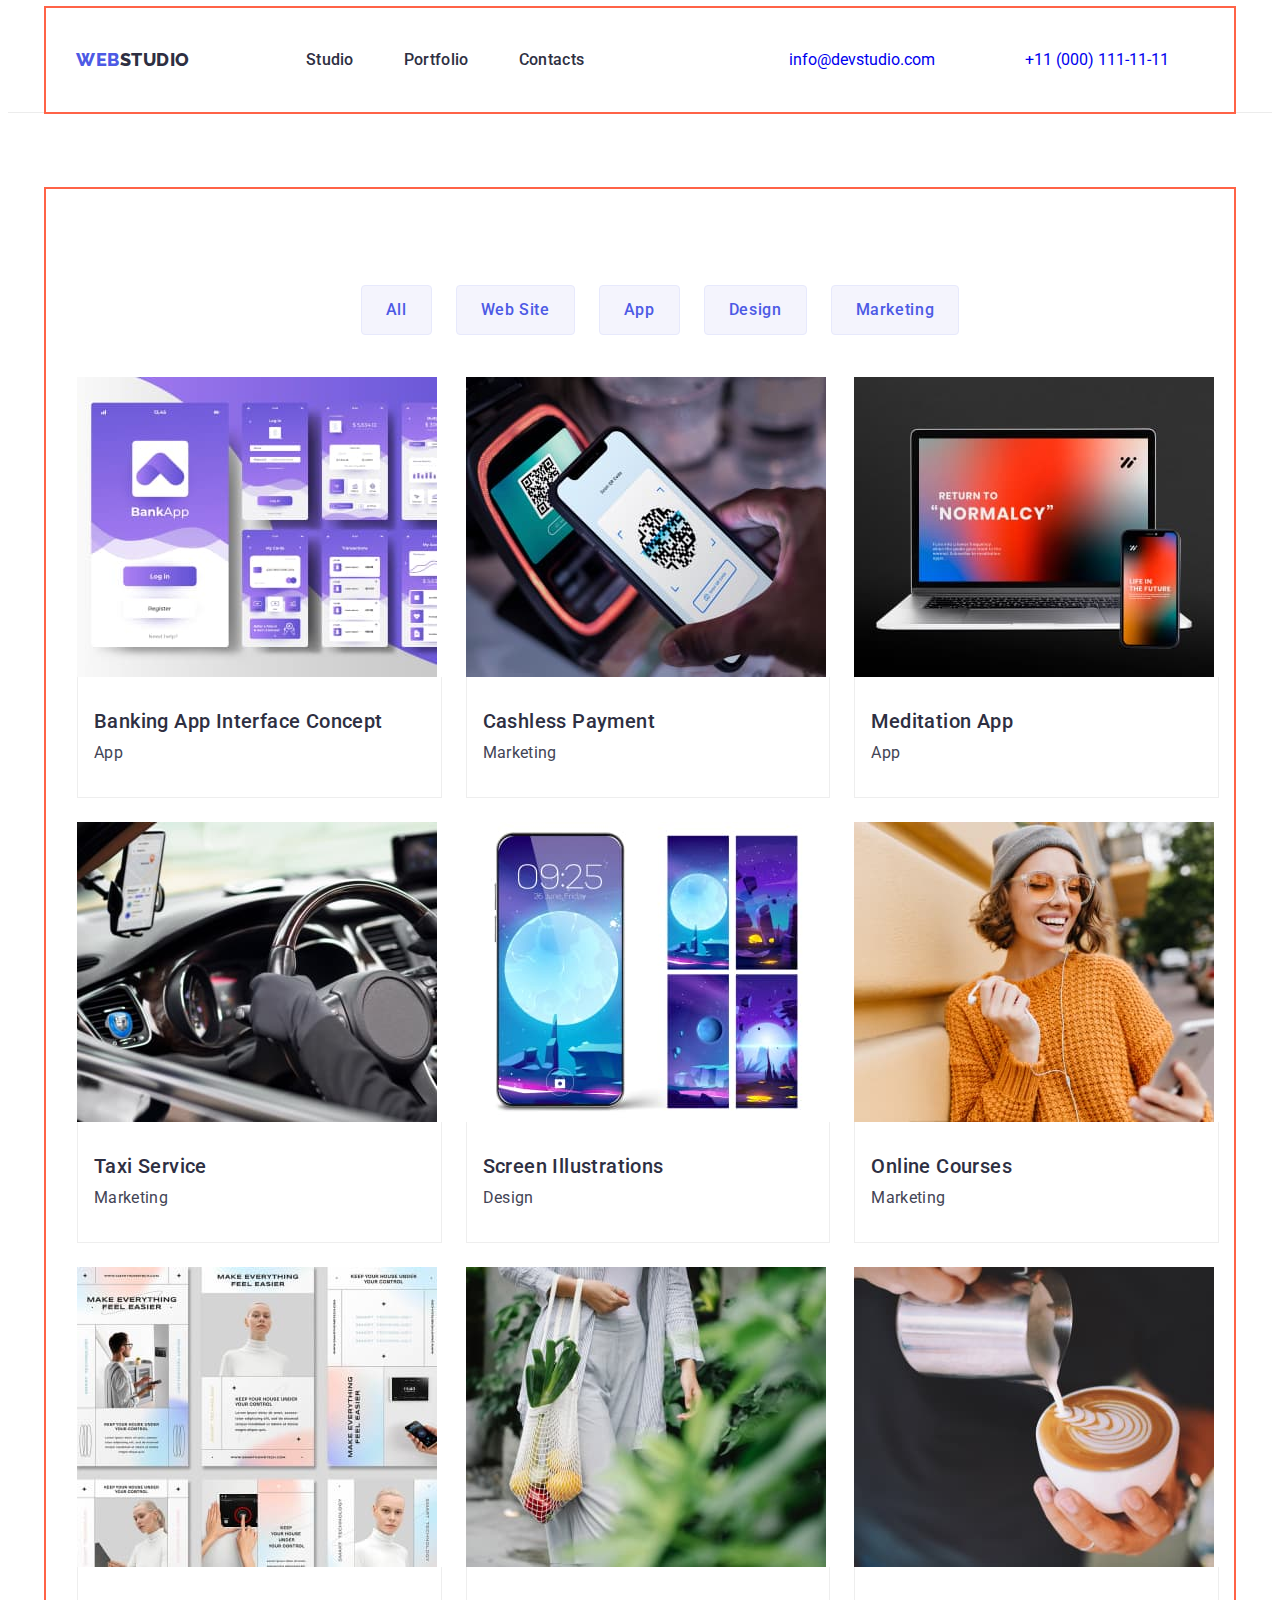
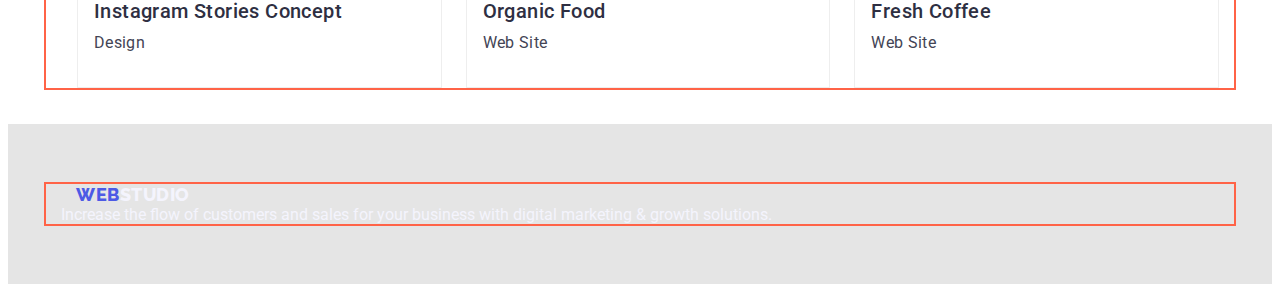
==== commit 864f30a3: "Merge branch 'main' of https://github.com/Shanshei/goit-markup-hw-03" ====
--- a/portfolio.html
+++ b/portfolio.html
@@ -124,6 +124,7 @@
                 </div>
               </a>
             </li>
+
             <li class="card-set-item">
               <a href="link" class="portfolio-link link">
                 <img src="./images/project9.jpg" alt="Проэкт9" width="360" />
--- a/css/styles.css
+++ b/css/styles.css
@@ -88,8 +88,16 @@
 .card-set{
     display: flex;
     flex-wrap: wrap;
+
     margin: calc(-1 * var(--indent) / 1);
-    gap:24px;
+    gap: 24px;
+
+
+    margin: calc(-1 * var(--indent) / 1);
+    
+    
+    
+
 }
 .card-set-item{
     flex-basis: calc((100% - var(--indent) * var(--item)) / var(--item));
@@ -187,7 +195,6 @@
 }
 
 .header-contact:not(:last-child){
-    
     margin-right: 40px;
 }
 .contacts {
@@ -196,6 +203,19 @@
     font-style: normal;
     font-size: 16px;
     line-height: 1.50;
+
+    margin-right: 50px;
+}
+.contact {
+    display: flex;
+    padding-top: 32px;
+    padding-bottom: 32px;
+    
+    
+    font-weight: 500;
+    font-size: 14px;
+    line-height: 1.14;
+
     letter-spacing: 0.02em;
     color: var(--item-text-color);
     
@@ -208,15 +228,28 @@
     color: var(--accent-color)
 }
 
+.contact-icon{
+    margin-right: 10px;
+    fill: currentColor;
+}
+.contact .contact-icon:hover,
+.contact .contact-icon:focus{
+    fill: var(--accent-color);
+}
 
 
 /* ^------hero------- */
 .hero{
+
     background-color: var(--primacy-text-color);
-    
-    
+
+    background-image: linear-gradient( rgba(47, 48, 58, 0.4), rgba(47, 48, 58, 0.4)), url(../images/Hero.jpg);
+    background-repeat: no-repeat;
+    background-position: center ;
+
     padding-top: 200px;
     padding-bottom: 200px;
+
 }
 
 .hero-title{
@@ -303,10 +336,40 @@
 }
 
 
-
-
-
-
+.features-wrapper-icon{
+    
+    width: 270px;
+    height: 120px;
+    background: #F5F4FA;
+    border-radius: 4px;
+}
+.features-icon{
+    
+    margin: 25px 100px;
+}
+
+
+
+
+
+
+
+.features-list .title{
+    margin-top: 30px;
+    margin-bottom: 10px;
+    font-weight: 700;
+    font-size: 14px;
+    line-height: 1.14;
+    letter-spacing: 0.03em;
+    text-transform: uppercase;
+    color: var(--title-text-color)
+}
+.features-list .text{
+    font-size: 14px;
+    line-height: 1.71;
+    letter-spacing: 0.03em;
+    color: var(--item-text-color);
+}
 
 /*^----------- Work--------- */
 .section-work{
@@ -355,8 +418,10 @@
     letter-spacing: 0.02em;
     color: var(--item-text-color);
     margin-bottom: 16px;
-
-}
+}
+
+
+
 
 .masters-list{
     display: flex;
@@ -396,53 +461,9 @@
     fill: var(--background-color);
 }
 
-/*^---------------Clients----------- */
-
-
-/* 
-.clients-list{
-    display: flex;
-    justify-content: center;
-}
-.clients-item{
-    margin-right: 30px;
-    margin-top: 50px;
-    
-}
-.clients-item:last-child{
-    margin-right: 0;
-
-}
-.clients-link{
-    display: flex;
-    justify-content: center;
-    align-items: center;
-    width: 170px;
-    height: 92px;
-    border: 1px solid #AFB1B8;
-    border-radius: 4px;
-    color: #AFB1B8;
-    
-}
-
-
-.clients-icon{
-    width: 106px;
-    height: 60px;
-    margin: 16px 32px;
-    
-    fill:#AFB1B8;
-    
-}
-.clients-link:hover,
-.clients-link:focus {
-    border-color: var(--accent-color);
-}
-
-.clients-link .clients-icon:hover,
-.clients-link .clients-icon:focus{
-    fill: var(--accent-color);
-} */
+
+
+
 
 /* !------------ footer----------- */
 
@@ -468,98 +489,26 @@
 .content {
     display: flex;
     align-items: baseline;
-}
-
-/* .footer-address{
-    font-style: normal;
-    margin-top: 20px;
-}
-
-
-.footer-item:not(:last-child){
-    margin-bottom: 9px;
-
-} 
-
-.footer-address-link {
-    
-    font-size: 14px;
-    line-height: 1.71;
-    letter-spacing: 0.03em;
-    color: var(--hero-title-color);
-}
-.footer-link{
-    
-    font-size: 14px;
-    line-height: 1.71;
-    letter-spacing: 0.03em;
-    color: rgba(255, 255, 255, 0.6);
-    }
-.footer-link:focus,
-.footer-link:hover{
-    color: var(--accent-color);
-}
-
-.footer-join{
-    margin-left: 156px;
-    
-    
-}
-
-.footer-join-title{
-    font-family: 'Roboto';
-    font-style: normal;
-    font-weight: 700;
-    font-size: 14px;
-    line-height: 16px;
-    letter-spacing: 0.03em;
-    text-transform: uppercase;
-    color: #FFFFFF;
-    margin-bottom: 20px;
-    
-    
-    
-    
-}
-
-.footer-join-list{
-    display: flex;
-
-}
-
-.footer-join-item{
-    width: 44px;
-    height: 44px;
-    margin-left: 10px;
-    background: rgba(255, 255, 255, 0.1);
-    border-radius: 50%;
-
-}
-.footer-join-item:first-child{
-    margin-left: 0;
-}
-.footer-join-link{
-    display: flex;
-    align-items: center;
-    justify-content: center;
-    width: 100%;
-    height: 100%;
-    border-radius: 50%;
-    
-}
-
-.footer-join-icon{
-    
-    fill: #FFFFFF;
-}
-.footer-join-link:hover,
-.footer-join-link:focus{
-    background-color: var(--accent-color);
-}
-.footer-join-link:hover .footer-join-icon,
-.footer-join-link:focus .footer-join-icon{
-    fill: var(--background-color); */
-}
+
+}
+
+/*^------------ footer----------- */
+
+
+
+.content{
+    display: flex;
+    align-items: baseline;
+}
+.footer-content{
+    
+    background-color:var(--third-background-color);
+    padding-top: 60px;
+    padding-bottom: 60px;
+    /* margin-top: 94px; */
+
+}
+
 
 /* ^--------Portfolio-------- */
 .portfolio{
@@ -618,6 +567,15 @@
     
 }
 
+
+.gallery{
+    background: #FFFFFF;
+    border: 1px solid #EEEEEE;
+    box-shadow: 0px 1px 1px rgba(0, 0, 0, 0.12), 0px 4px 4px rgba(0, 0, 0, 0.06), 1px 4px 6px rgba(0, 0, 0, 0.16);
+    
+    
+}
+
 .portfolio-wrapper{
     padding: 32px 16px;
     
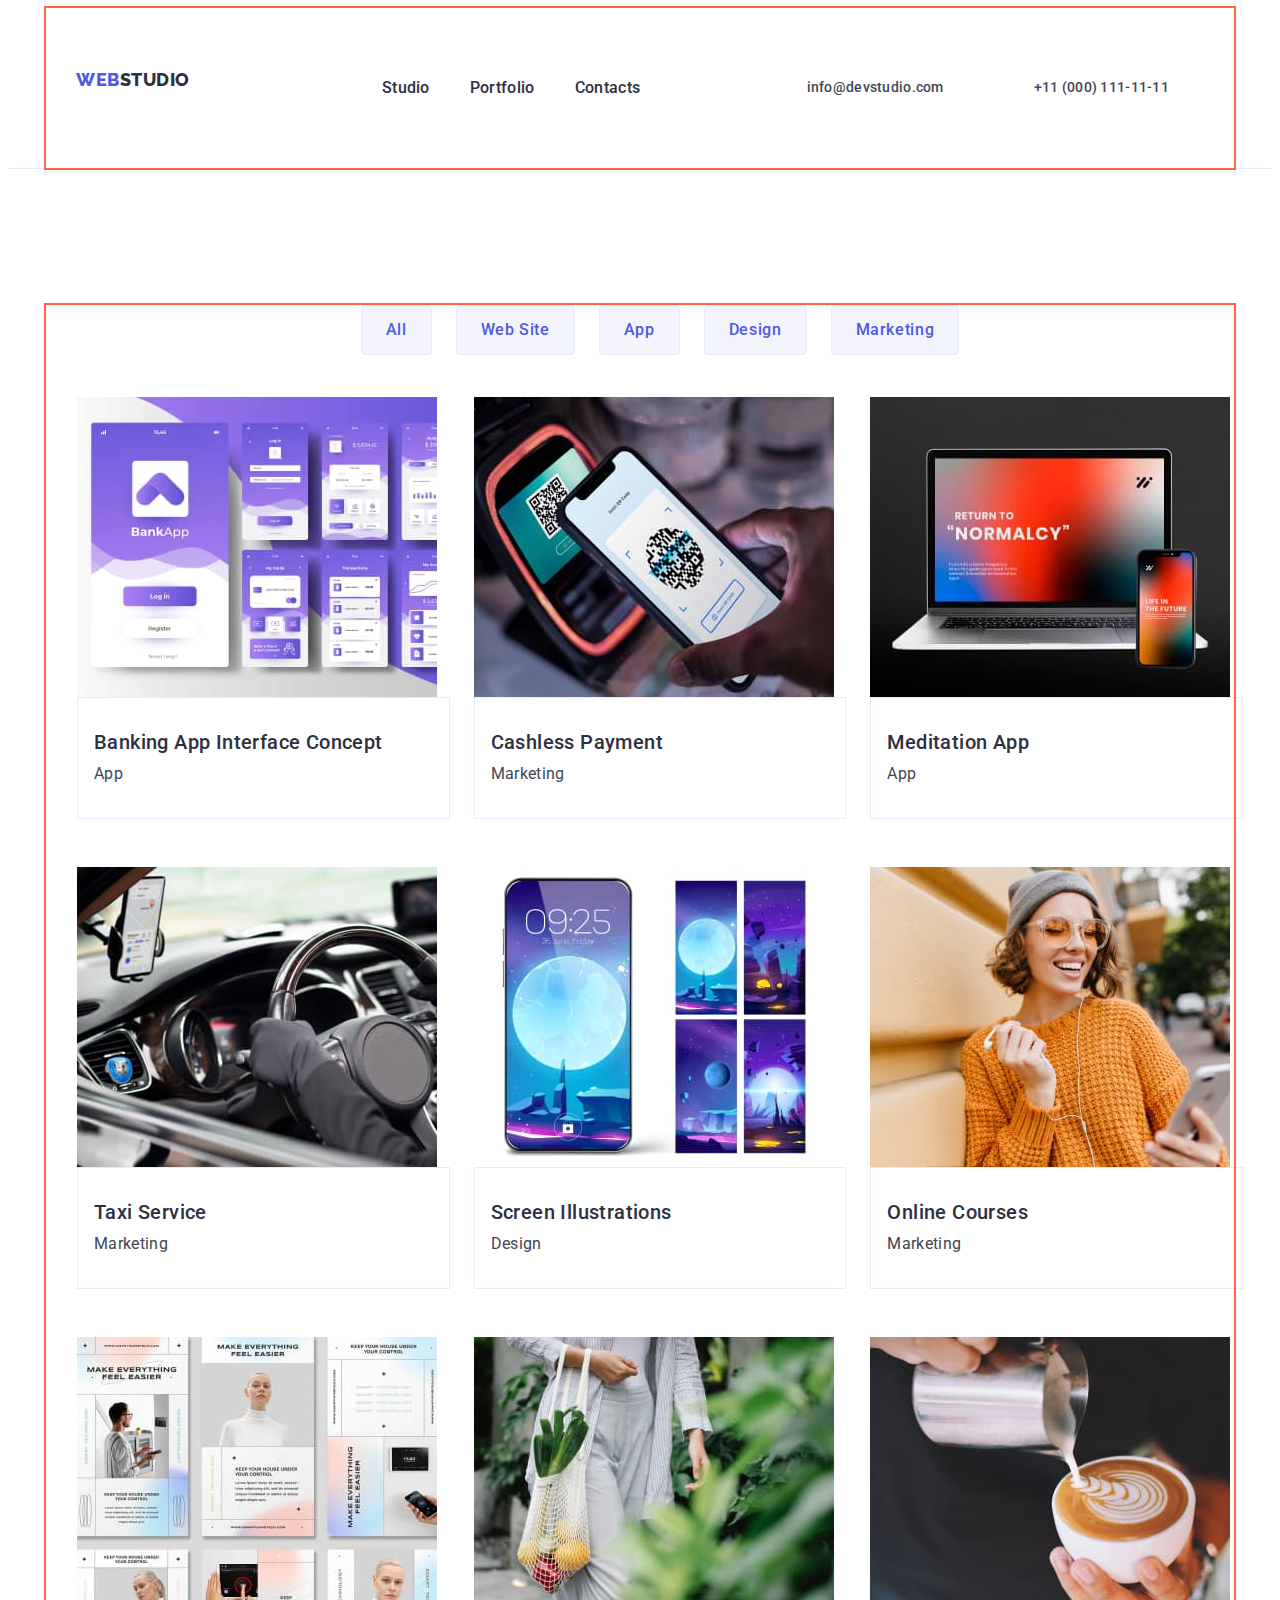
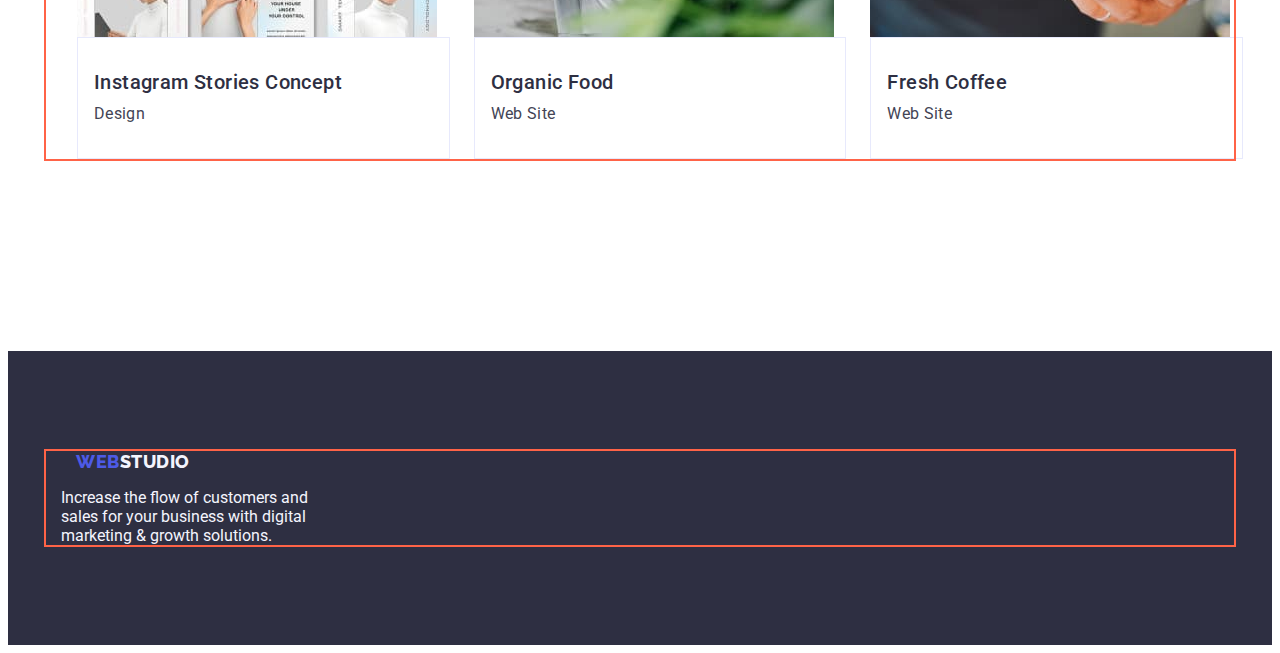
==== commit c843ba07: "fix bigs bug" ====
--- a/portfolio.html
+++ b/portfolio.html
@@ -52,7 +52,7 @@
             <li class="filter-item"><button type="button" class="button">Marketing</button></li>
           </ul>
           <ul class="list-projects card-set list">
-            <li class="card-set-item">
+            <li class="card-set-item-port">
               <a href="link" class="portfolio-link  link">
                 <img src="./images/project1.jpg" alt="Проэкт1" width="360" />
                 <div class="portfolio-wrapper">
@@ -61,7 +61,7 @@
                 </div>
               </a>
             </li> 
-          <li class="card-set-item">
+          <li class="card-set-item-port">
             <a href="link" class="portfolio-link link">
               <img src="./images/project2.jpg" alt="Проэкт2" width="360" />
                 <div class="portfolio-wrapper">
@@ -70,7 +70,7 @@
                 </div>
               </a>
             </li>
-          <li class="card-set-item">
+          <li class="card-set-item-port">
             <a href="link" class="portfolio-link link">
               <img src="./images/project3.jpg" alt="Проэкт3" width="360" />
                 <div class="portfolio-wrapper">
@@ -79,7 +79,7 @@
                 </div>
               </a>
             </li>
-            <li class="card-set-item">
+            <li class="card-set-item-port">
               <a href="link" class="portfolio-link link">
                 <img src="./images/project4.jpg" alt="Проэкт4" width="360" />
                 <div class="portfolio-wrapper">
@@ -88,7 +88,7 @@
                 </div>
               </a>
             </li>
-            <li class="card-set-item">
+            <li class="card-set-item-port">
               <a href="link" class="portfolio-link link">
                 <img src="./images/project5.jpg" alt="Проэкт5" width="360" />
                 <div class="portfolio-wrapper">
@@ -97,7 +97,7 @@
                 </div>
               </a>
             </li>
-            <li class="card-set-item">
+            <li class="card-set-item-port">
               <a href="link" class="portfolio-link link">
                 <img src="./images/project6.jpg" alt="Проэкт6" width="360" />
                 <div class="portfolio-wrapper">
@@ -106,7 +106,7 @@
                 </div> 
               </a>
             </li>
-          <li class="card-set-item">
+          <li class="card-set-item-port">
             <a href="link" class="portfolio-link link">
               <img src="./images/project7.jpg" alt="Проэкт7" width="360" />
                 <div class="portfolio-wrapper">
@@ -115,7 +115,7 @@
                 </div>
               </a>
             </li>
-            <li class="card-set-item">
+            <li class="card-set-item-port">
               <a href="link" class="portfolio-link link">
                 <img src="./images/project8.jpg" alt="Проэкт8" width="360" />
                 <div class="portfolio-wrapper">
@@ -125,7 +125,7 @@
               </a>
             </li>
 
-            <li class="card-set-item">
+            <li class="card-set-item-port">
               <a href="link" class="portfolio-link link">
                 <img src="./images/project9.jpg" alt="Проэкт9" width="360" />
                 <div class="portfolio-wrapper">
--- a/css/styles.css
+++ b/css/styles.css
@@ -78,8 +78,7 @@
     
 
     width: 1158px;
-    padding-left: 15px;
-    padding-right: 15px;
+    padding: 0 15px 0 15px;
     margin-left: auto;
     margin-right: auto;
 
@@ -100,8 +99,7 @@
 
 }
 .card-set-item{
-    flex-basis: calc((100% - var(--indent) * var(--item)) / var(--item));
-    
+    flex-basis: calc((100% - 2 * 24px) / 3);
     
 }
 
@@ -111,7 +109,7 @@
 
 .header{
     
-    border-bottom: 1px solid #ECECEC;
+    border-bottom: 1px solid #e7e9fc;
 }
 
 .header-container{
@@ -135,6 +133,7 @@
     letter-spacing: 0.03em;
     text-transform: uppercase;
     margin-left: 15px;
+    margin-right: 76px
 }
 
 
@@ -155,7 +154,8 @@
 }
 
 .header-item{
-    margin-right: 50px;
+    margin-right: 40px;
+    padding: 24px 0;
 }
 .header-item:last-child{
     margin: 0;
@@ -206,7 +206,7 @@
 
     margin-right: 50px;
 }
-.contact {
+.contacts {
     display: flex;
     padding-top: 32px;
     padding-bottom: 32px;
@@ -239,7 +239,7 @@
 
 
 /* ^------hero------- */
-.hero{
+.section-hero{
 
     background-color: var(--primacy-text-color);
 
@@ -247,14 +247,13 @@
     background-repeat: no-repeat;
     background-position: center ;
 
-    padding-top: 200px;
-    padding-bottom: 200px;
+    padding-top: 188px;
+    padding-bottom: 188px;
 
 }
 
 .hero-title{
-    width: 496px;
-    
+    max-width: 496px;
     margin-right: auto;
     margin-left: auto;
     margin-bottom: 48px;
@@ -273,13 +272,15 @@
 }
 .hero-btn{
     display: block;
+    min-width: 169px;
+    height: 56px;
+
     margin-left: auto;
     margin-right: auto;
     padding: 10px 32px;
     margin-bottom: 188px;
 
     font-family: inherit;
-    
     font-style: normal;
     font-weight: 500;
     font-size: 16px;
@@ -289,6 +290,8 @@
     background: #4D5AE5;
     box-shadow: 0px 4px 4px rgba(0, 0, 0, 0.15);
     border-radius: 4px;
+    border: none;
+    cursor: pointer;
 }
 .hero-btn:focus,
 .hero-btn:hover {
@@ -298,8 +301,8 @@
 
 /* *All section */
 .section{
-    padding-top: 60px;
-    padding-bottom: 60px;
+    padding-top: 120px;
+    padding-bottom: 120px;
 
 }
 .section-title{
@@ -331,8 +334,11 @@
 } 
 .features-list{
     /* ^Количество элементов в ряд */
-    --item: 4;
+    /* --item: 4; */
+    display: flex;
+    flex-basis: calc((100% - 72px) / 4);
     gap: 24px;
+    flex-wrap: nowrap;
 }
 
 
@@ -363,6 +369,7 @@
     letter-spacing: 0.03em;
     text-transform: uppercase;
     color: var(--title-text-color)
+    margin-bottom: 8px;
 }
 .features-list .text{
     font-size: 14px;
@@ -375,6 +382,14 @@
 .section-work{
     padding-top: 60px;
 }
+.section-title{
+    margin-bottom: 72px;
+
+}
+.work-list{
+    display:flex;
+    flex-basis: calc((100% - 2 * 24px) / 3);
+}
 
 
 
@@ -383,8 +398,13 @@
     background-color: var(--secondary-background-color);
 }
 
-.team-list{
-    --item: 4;
+.card-set-item-team{
+    display: flex;
+    flex-basis: calc((100% - 72px) / 4);
+    flex-wrap: nowrap;
+}
+.title{
+    margin-bottom: 72px;
 }
 .team-item{
     background: #FFFFFF;
@@ -393,133 +413,60 @@
 }
 
 .team-wrapper{
-    padding: 32px 30px;
+    padding: 32px 16px;
     background-color: #FFFFFF;
     box-shadow: 0px 1px 6px rgba(46, 47, 66, 0.08), 0px 1px 1px rgba(46, 47, 66, 0.16), 0px 2px 1px rgba(46, 47, 66, 0.08);
-    border-radius: 0px 0px 4px 4px
-    
-}
-.team-list .title{
-    font-weight: 500;
-    font-size: 20px;
-    line-height: 1.2;
-    text-align: center;
-    letter-spacing: 0.02em;
-    color: var(--title-text-color);
-    margin-bottom: 8px;
-    margin-top: 16px;
-}
-
-
-.team-list .text{
-    font-size: 16px;
-    line-height: 1.50;
-    text-align: center;
-    letter-spacing: 0.02em;
-    color: var(--item-text-color);
+    border-radius: 0px 0px 4px 4px;
+    
+}
+
+
+
+
+/* !------------ footer----------- */
+
+
+
+
+.footer-content{
+    
+    padding-top: 100px;
+    padding-bottom: 100px;
+    background-color: #2E2F42;
+    
+
+    
+}
+.logo-link{
+    display: inline-block;
     margin-bottom: 16px;
 }
 
-
-
-
-.masters-list{
-    display: flex;
-    justify-content: center;
-    align-items: center;
-
-}
-
-.masters-item{
-    width: 44px;
-    height: 44px;
-    margin-left: 10px;
-
-}
-.masters-item:first-child{
-    margin-left: 0;
-}
-.masters-link{
-    display: flex;
-    align-items: center;
-    justify-content: center;
-    width: 100%;
-    height: 100%;
-    border-radius: 50%;
-    
-}
-
-.masters-icon{
-    fill: #AFB1B8;
-}
-.masters-link:hover,
-.masters-link:focus{
-    background-color: var(--accent-color);
-}
-.masters-link:hover .masters-icon,
-.masters-link:focus .masters-icon{
-    fill: var(--background-color);
-}
-
-
-
-
-
-/* !------------ footer----------- */
-
-
-
-
-.footer-content{
-    display: flex;
-    padding-top: 60px;
-    padding-bottom: 60px;
-    background-color: #2E2F42;
-    
-
-    
-}
-.container.text{
-    color: var(--secondary-background-color);
-}
 .footer-text{
+    max-width: 264px;
     color:var(--secondary-background-color);
     
 }
-.content {
-    display: flex;
-    align-items: baseline;
-
-}
+
 
 /*^------------ footer----------- */
 
 
 
-.content{
-    display: flex;
-    align-items: baseline;
-}
-.footer-content{
-    
-    background-color:var(--third-background-color);
-    padding-top: 60px;
-    padding-bottom: 60px;
-    /* margin-top: 94px; */
-
-}
 
 
 /* ^--------Portfolio-------- */
 .portfolio{
     background-color: var(--background-color)
+    padding-top: 96px;
+    padding-bottom: 120px;
 }
 
 .list-button{
     display: flex;
     justify-content: center;
     margin-bottom: 66px;
-    padding-top: 96px;
+    
     
 }
 .filter-item{
@@ -549,6 +496,7 @@
     background-color: var(--accent-color);
     box-shadow: 0px 3px 1px rgba(0, 0, 0, 0.1), 0px 2px 1px rgba(0, 0, 0, 0.08), 0px 2px 2px rgba(0, 0, 0, 0.12);
     border-radius: 4px;
+    border: 1px solid transparent;
 }
 
 .button.current{
@@ -568,19 +516,20 @@
 }
 
 
-.gallery{
-    background: #FFFFFF;
-    border: 1px solid #EEEEEE;
-    box-shadow: 0px 1px 1px rgba(0, 0, 0, 0.12), 0px 4px 4px rgba(0, 0, 0, 0.06), 1px 4px 6px rgba(0, 0, 0, 0.16);
-    
-    
-}
-
+
+.list-projects{
+    margin-bottom: 72px;
+    row-gap: 48px
+}
+.card-set-item-port{
+    width: calc((100% - 48px) / 3);
+}
 .portfolio-wrapper{
     padding: 32px 16px;
     
-    border: 1px solid #eeeeee;
+    
     border-top: none;
+    border: 1px solid #e7e9fc;
 }
 
 
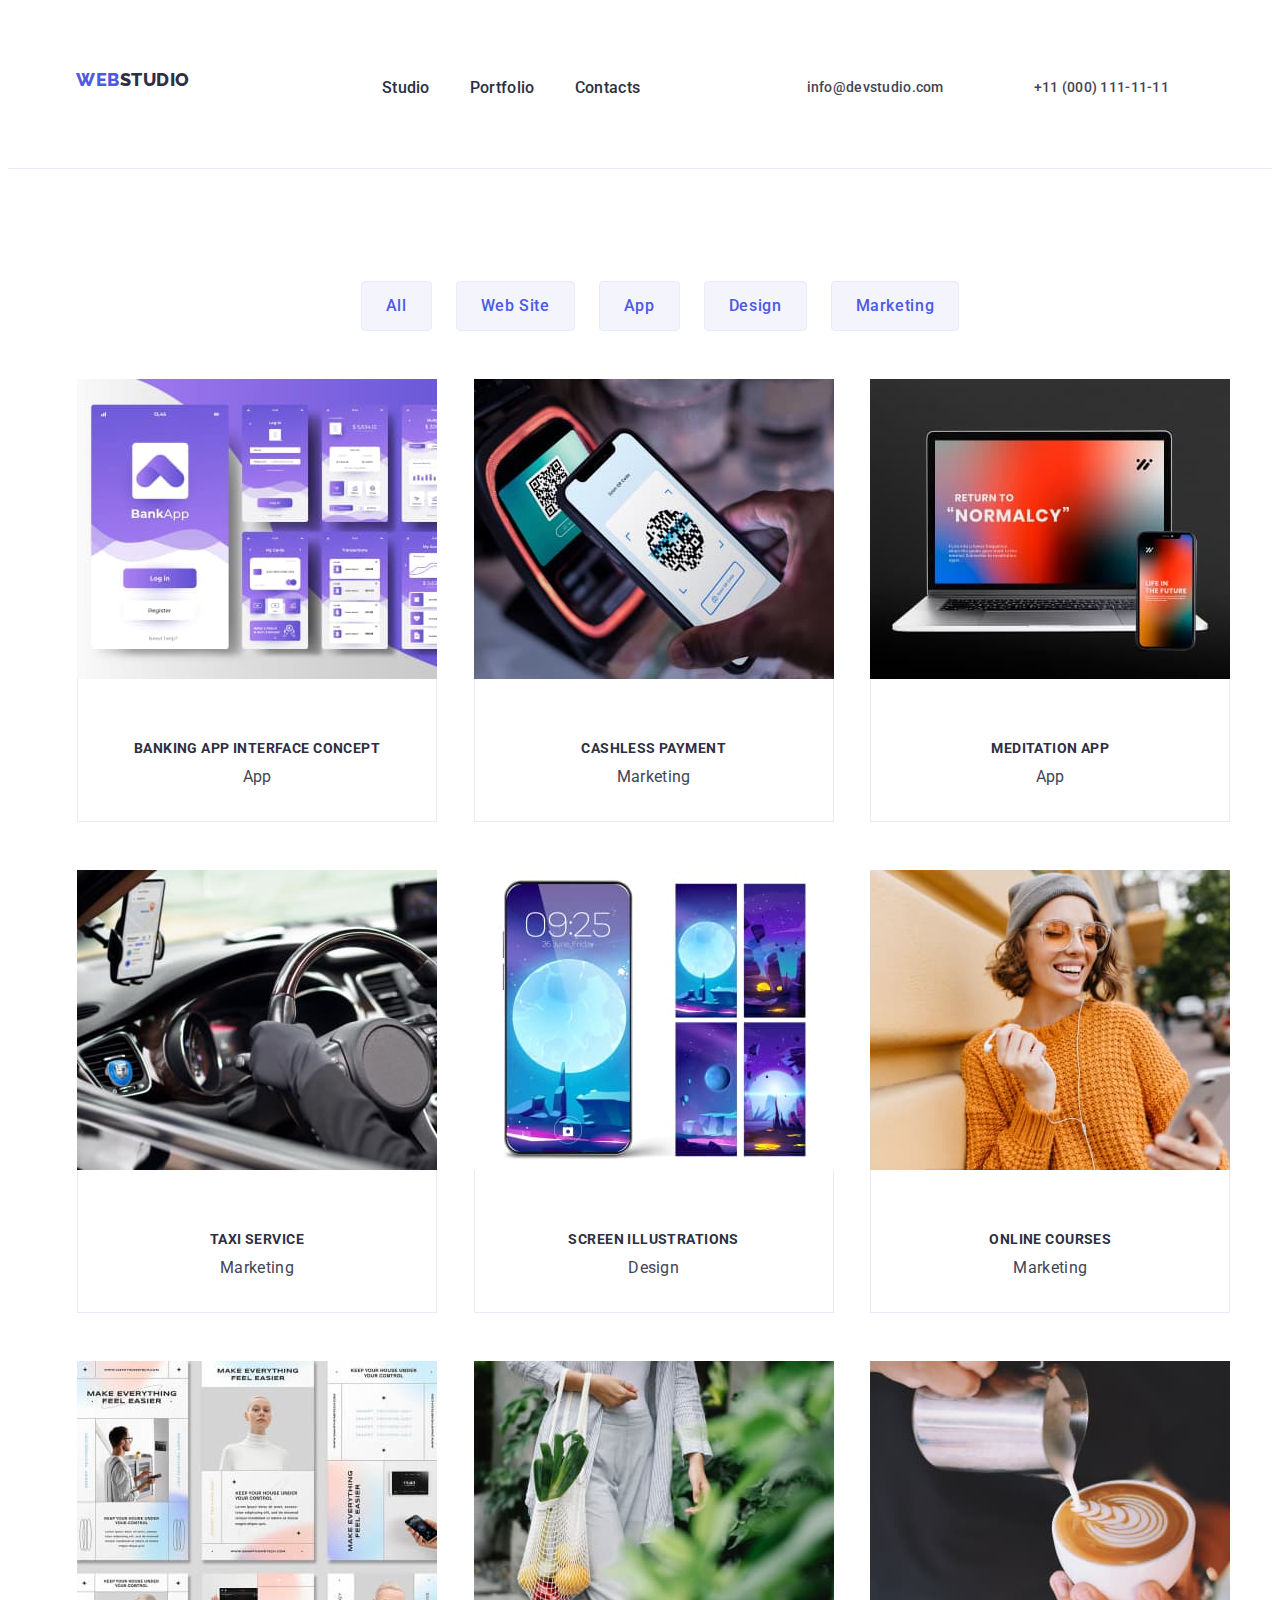
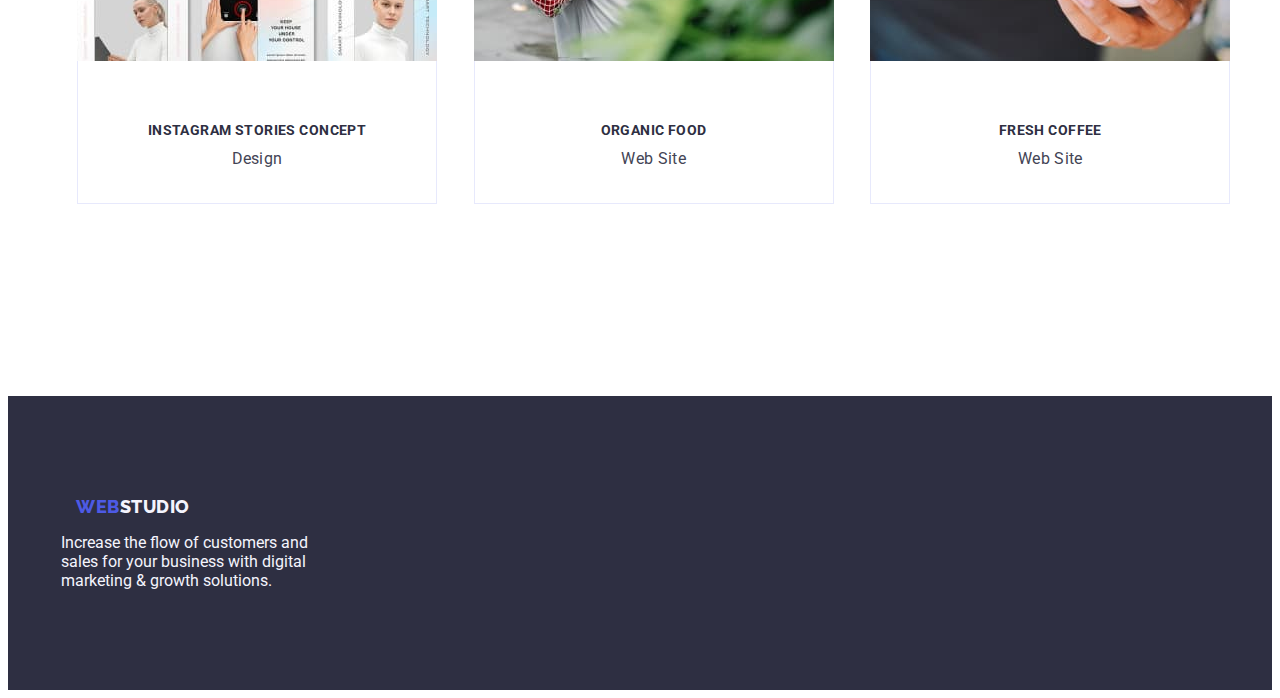
==== commit d31833fc: "aaa" ====
--- a/portfolio.html
+++ b/portfolio.html
@@ -41,7 +41,7 @@
 
     <main> 
       <!--^Контент-Герой-->
-      <section class="section portfolio">
+      <section class="section-portfolio">
         <div class="container">
           <h1 class="visually-hidden">Портфолио</h1>
           <ul class="list-button list">
--- a/css/styles.css
+++ b/css/styles.css
@@ -74,11 +74,12 @@
 
 /* &------- Container-------- */
 .container{
-    outline: 2px solid tomato;
+    /* outline: 2px solid tomato; */
     
 
     width: 1158px;
-    padding: 0 15px 0 15px;
+    padding-left: 15px;
+    padding-right: 15px;
     margin-left: auto;
     margin-right: auto;
 
@@ -90,9 +91,6 @@
 
     margin: calc(-1 * var(--indent) / 1);
     gap: 24px;
-
-
-    margin: calc(-1 * var(--indent) / 1);
     
     
     
@@ -155,7 +153,8 @@
 
 .header-item{
     margin-right: 40px;
-    padding: 24px 0;
+    padding-top: 24px;
+    padding-bottom: 24px;
 }
 .header-item:last-child{
     margin: 0;
@@ -316,7 +315,8 @@
 }
 /* ^----------features--------- */
 .section-features{
-    padding-bottom: 60px;
+    padding-bottom: 120px;
+    padding-top: 120px;
 }
 
 
@@ -336,11 +336,14 @@
     /* ^Количество элементов в ряд */
     /* --item: 4; */
     display: flex;
+    gap: 24px;
+    }
+
+.card-set-item-features{
+    display: flex;
     flex-basis: calc((100% - 72px) / 4);
-    gap: 24px;
-    flex-wrap: nowrap;
-}
-
+    flex-wrap: wrap;
+}
 
 .features-wrapper-icon{
     
@@ -360,17 +363,18 @@
 
 
 
-.features-list .title{
+.title{
     margin-top: 30px;
-    margin-bottom: 10px;
+    margin-bottom: 8px;
     font-weight: 700;
     font-size: 14px;
     line-height: 1.14;
     letter-spacing: 0.03em;
     text-transform: uppercase;
-    color: var(--title-text-color)
-    margin-bottom: 8px;
-}
+    color: var(--title-text-color);
+    
+}
+
 .features-list .text{
     font-size: 14px;
     line-height: 1.71;
@@ -386,9 +390,9 @@
     margin-bottom: 72px;
 
 }
-.work-list{
+.card-set-item-work{
     display:flex;
-    flex-basis: calc((100% - 2 * 24px) / 3);
+    flex-basis: calc((100% - 48px) / 3);
 }
 
 
@@ -400,24 +404,36 @@
 
 .card-set-item-team{
     display: flex;
-    flex-basis: calc((100% - 72px) / 4);
-    flex-wrap: nowrap;
+    width: calc((100% - 3 * 24px) / 4);
+    flex-wrap: wrap;
+    border-radius: 0px 0px 4px 4px;
+    
+
 }
 .title{
     margin-bottom: 72px;
-}
-.team-item{
+    text-align: center;
+}
+/* .team-item{
     background: #FFFFFF;
     box-shadow: 0px 1px 3px rgba(0, 0, 0, 0.12), 0px 1px 1px rgba(0, 0, 0, 0.14), 0px 2px 1px rgba(0, 0, 0, 0.2);
     border-radius: 0px 0px 4px 4px;
-}
+} */
 
 .team-wrapper{
+    
+    display: flex;
+    flex-direction: column;
+    justify-content: center;
+    align-items: center;
     padding: 32px 16px;
     background-color: #FFFFFF;
     box-shadow: 0px 1px 6px rgba(46, 47, 66, 0.08), 0px 1px 1px rgba(46, 47, 66, 0.16), 0px 2px 1px rgba(46, 47, 66, 0.08);
+    
     border-radius: 0px 0px 4px 4px;
-    
+}
+.text{
+    text-align: center
 }
 
 
@@ -456,8 +472,8 @@
 
 
 /* ^--------Portfolio-------- */
-.portfolio{
-    background-color: var(--background-color)
+.section-portfolio{
+    background-color: var(--background-color);
     padding-top: 96px;
     padding-bottom: 120px;
 }
@@ -465,7 +481,7 @@
 .list-button{
     display: flex;
     justify-content: center;
-    margin-bottom: 66px;
+    margin-bottom: 72px;
     
     
 }
@@ -522,14 +538,14 @@
     row-gap: 48px
 }
 .card-set-item-port{
+    display: flex;
     width: calc((100% - 48px) / 3);
 }
 .portfolio-wrapper{
     padding: 32px 16px;
-    
-    
+
+    border: 1px solid #e7e9fc;
     border-top: none;
-    border: 1px solid #e7e9fc;
 }
 
 
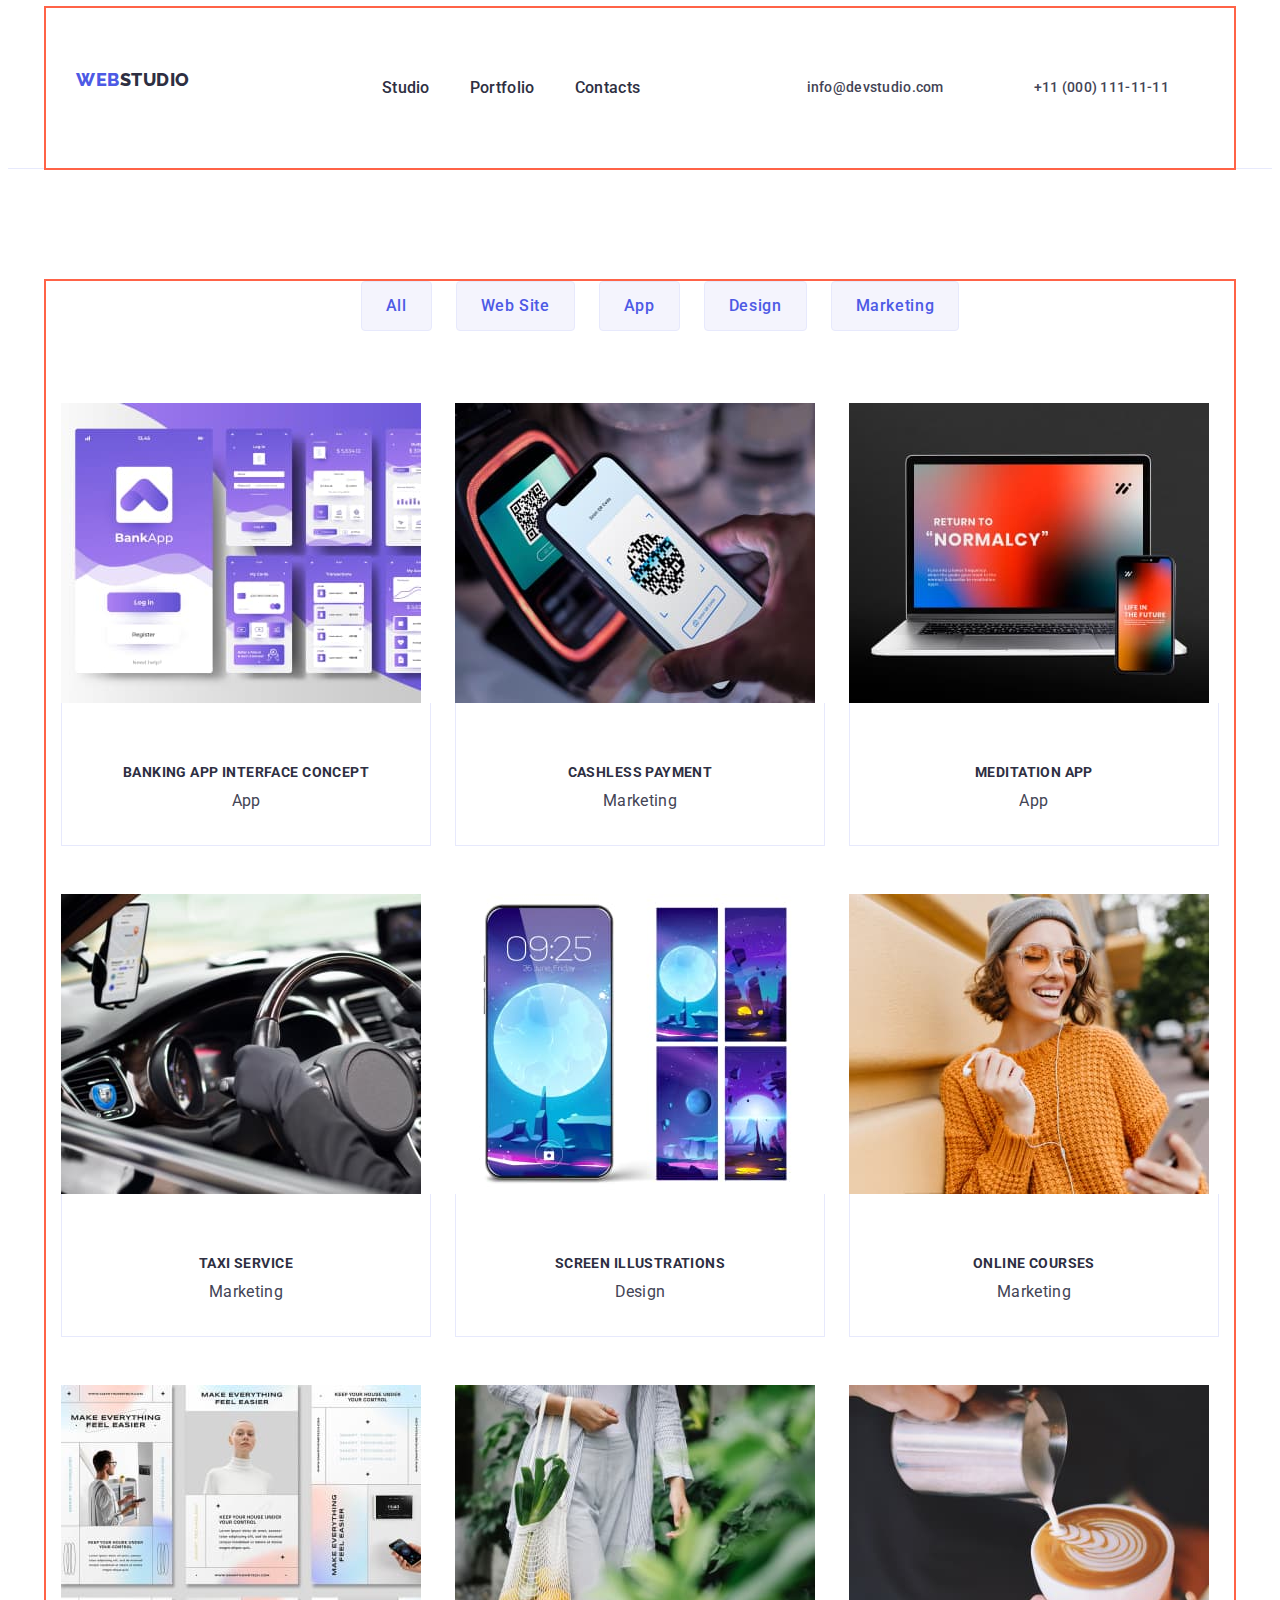
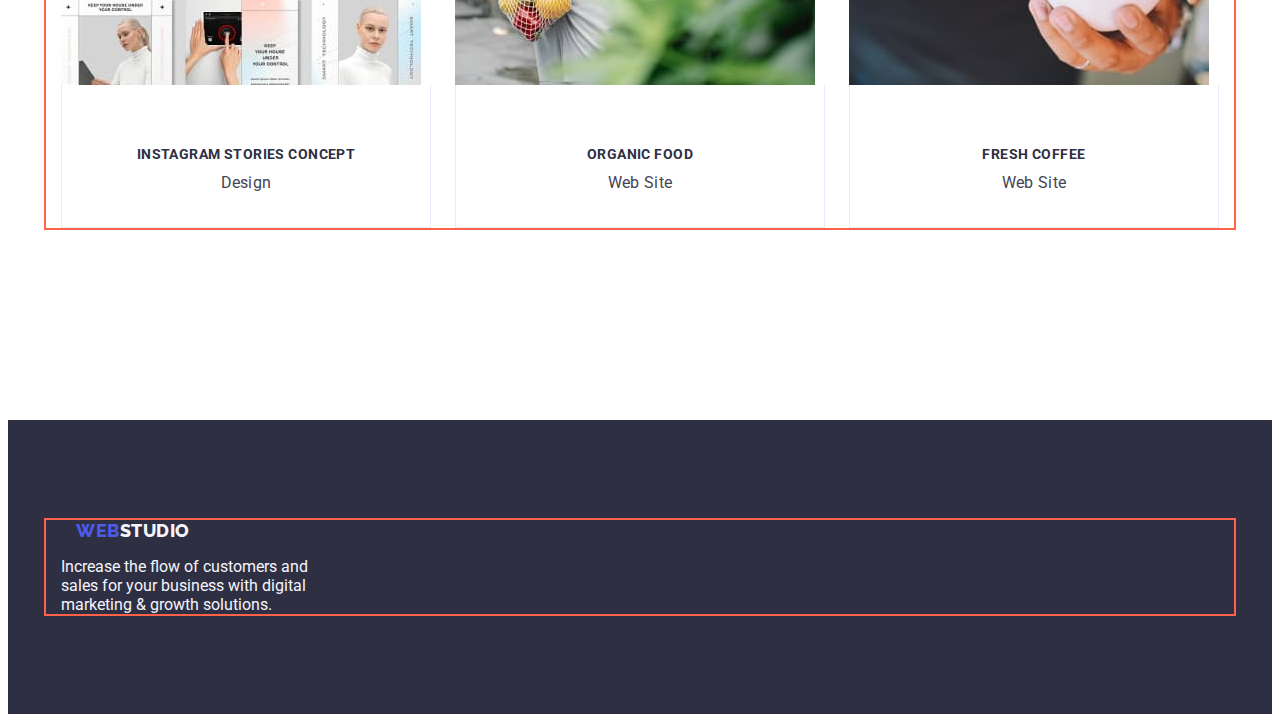
==== commit 1df28891: "a" ====
--- a/portfolio.html
+++ b/portfolio.html
@@ -51,7 +51,7 @@
             <li class="filter-item"><button type="button" class="button">Design</button></li>
             <li class="filter-item"><button type="button" class="button">Marketing</button></li>
           </ul>
-          <ul class="list-projects card-set list">
+          <ul class="list-projects  list">
             <li class="card-set-item-port">
               <a href="link" class="portfolio-link  link">
                 <img src="./images/project1.jpg" alt="Проэкт1" width="360" />
--- a/css/styles.css
+++ b/css/styles.css
@@ -74,12 +74,11 @@
 
 /* &------- Container-------- */
 .container{
-    /* outline: 2px solid tomato; */
+    outline: 2px solid tomato;
     
 
     width: 1158px;
-    padding-left: 15px;
-    padding-right: 15px;
+    padding: 0 15px;
     margin-left: auto;
     margin-right: auto;
 
@@ -88,18 +87,14 @@
 .card-set{
     display: flex;
     flex-wrap: wrap;
-
-    margin: calc(-1 * var(--indent) / 1);
     gap: 24px;
-    
-    
-    
-
-}
-.card-set-item{
-    flex-basis: calc((100% - 2 * 24px) / 3);
-    
-}
+    padding-left: 0;
+    
+    
+    
+
+}
+
 
 
 /* ^-----------Header--------- */
@@ -153,8 +148,7 @@
 
 .header-item{
     margin-right: 40px;
-    padding-top: 24px;
-    padding-bottom: 24px;
+    
 }
 .header-item:last-child{
     margin: 0;
@@ -173,6 +167,7 @@
     line-height: 1.50;
     letter-spacing: 0.02em;
     color: var(--primacy-text-color);
+    padding: 24px 0;
 }
 
 
@@ -334,15 +329,18 @@
 } 
 .features-list{
     /* ^Количество элементов в ряд */
-    /* --item: 4; */
+    
     display: flex;
     gap: 24px;
     }
 
 .card-set-item-features{
     display: flex;
-    flex-basis: calc((100% - 72px) / 4);
-    flex-wrap: wrap;
+    width: calc((100% - 72px) / 4);
+    flex-direction: column;
+    align-items: flex-start;
+    padding: 0px;
+    gap: 8px;
 }
 
 .features-wrapper-icon{
@@ -376,11 +374,12 @@
 }
 
 .features-list .text{
-    font-size: 14px;
-    line-height: 1.71;
-    letter-spacing: 0.03em;
+    font-size: 16px;
+    line-height: 1.50;
+    letter-spacing: 0.02em;
     color: var(--item-text-color);
 }
+
 
 /*^----------- Work--------- */
 .section-work{
@@ -390,9 +389,16 @@
     margin-bottom: 72px;
 
 }
+.work-list{
+    display: flex;
+    flex-wrap: nowrap;
+    gap: 24px;
+    padding-left: 0;
+
+}
 .card-set-item-work{
-    display:flex;
-    flex-basis: calc((100% - 48px) / 3);
+    width: calc((100% - 48px) / 3);
+    
 }
 
 
@@ -402,10 +408,15 @@
     background-color: var(--secondary-background-color);
 }
 
+.team-list{
+    display: flex;
+    padding-left: 0;
+    gap: 24px;
+}
 .card-set-item-team{
-    display: flex;
+    
     width: calc((100% - 3 * 24px) / 4);
-    flex-wrap: wrap;
+
     border-radius: 0px 0px 4px 4px;
     
 
@@ -534,11 +545,14 @@
 
 
 .list-projects{
+    display: flex;
+    flex-wrap: wrap;
+    padding-left: 0;
+    gap: 24px;
     margin-bottom: 72px;
     row-gap: 48px
 }
 .card-set-item-port{
-    display: flex;
     width: calc((100% - 48px) / 3);
 }
 .portfolio-wrapper{
